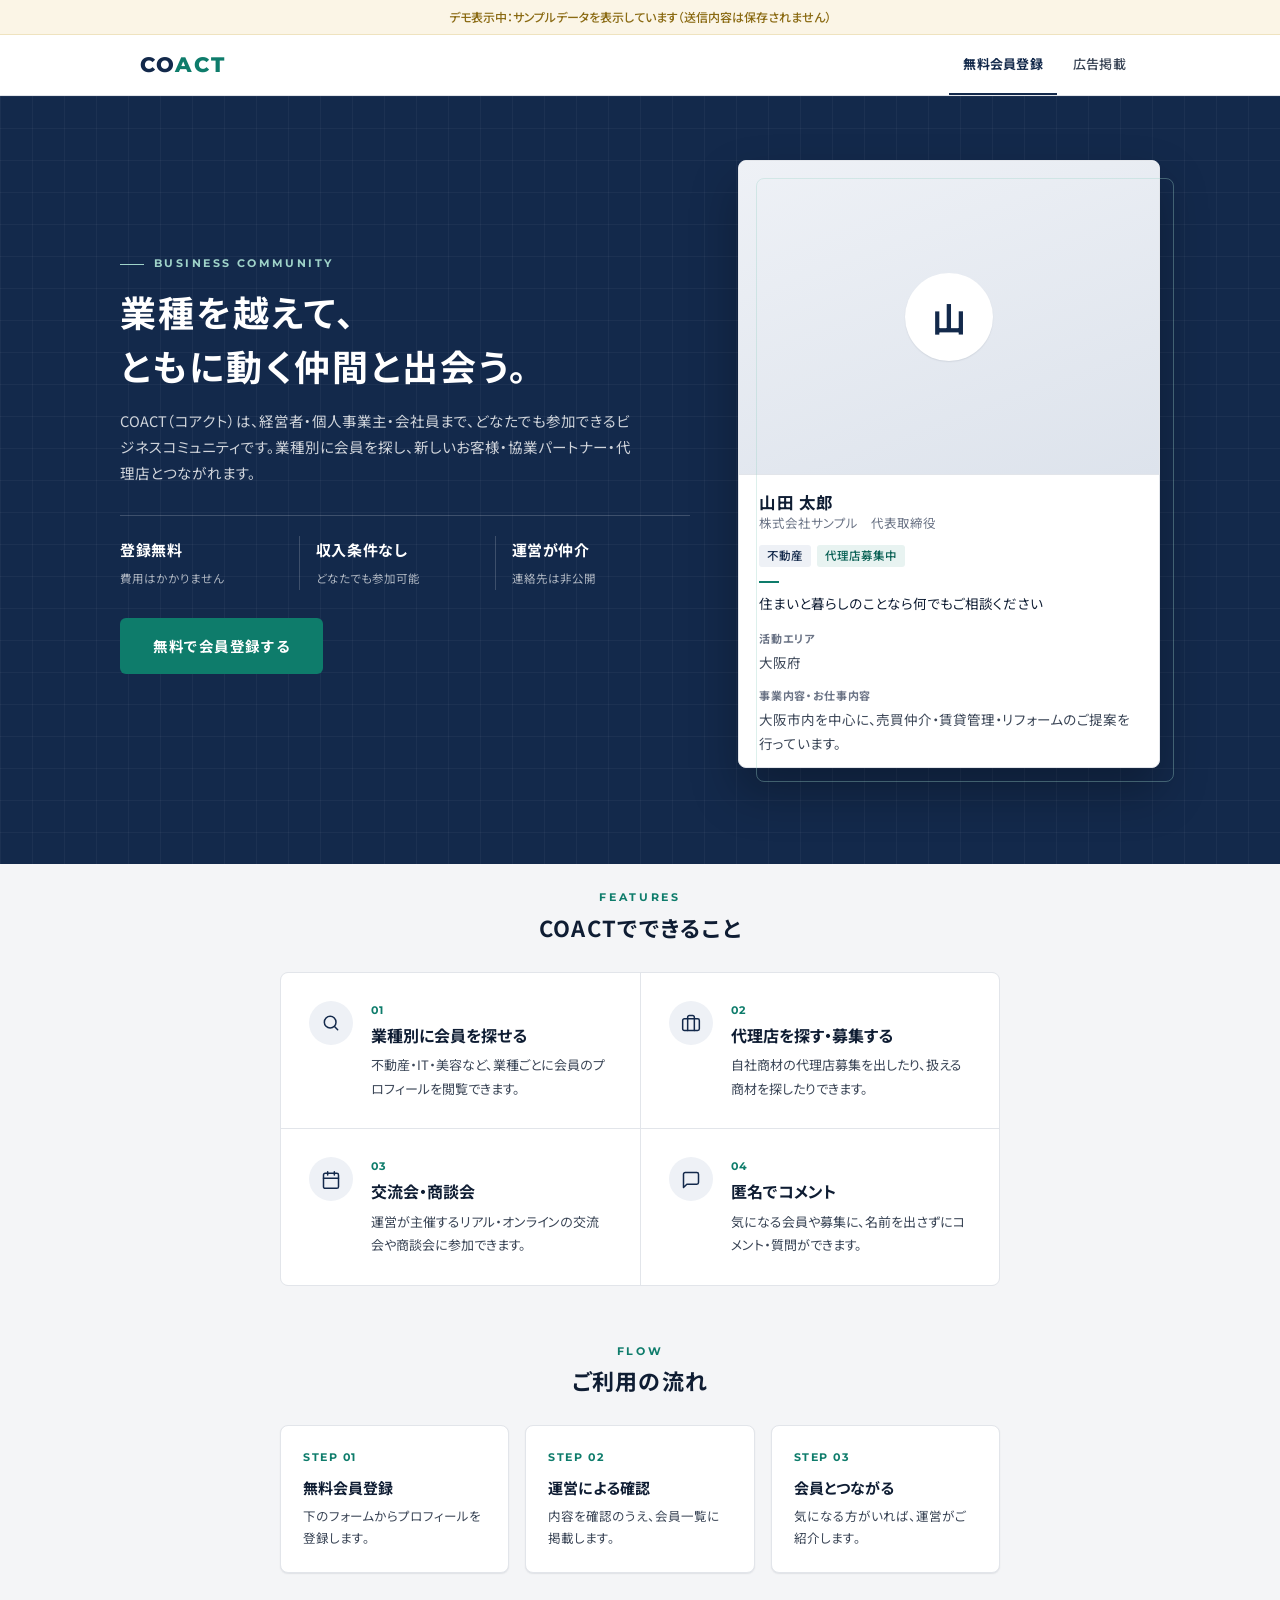
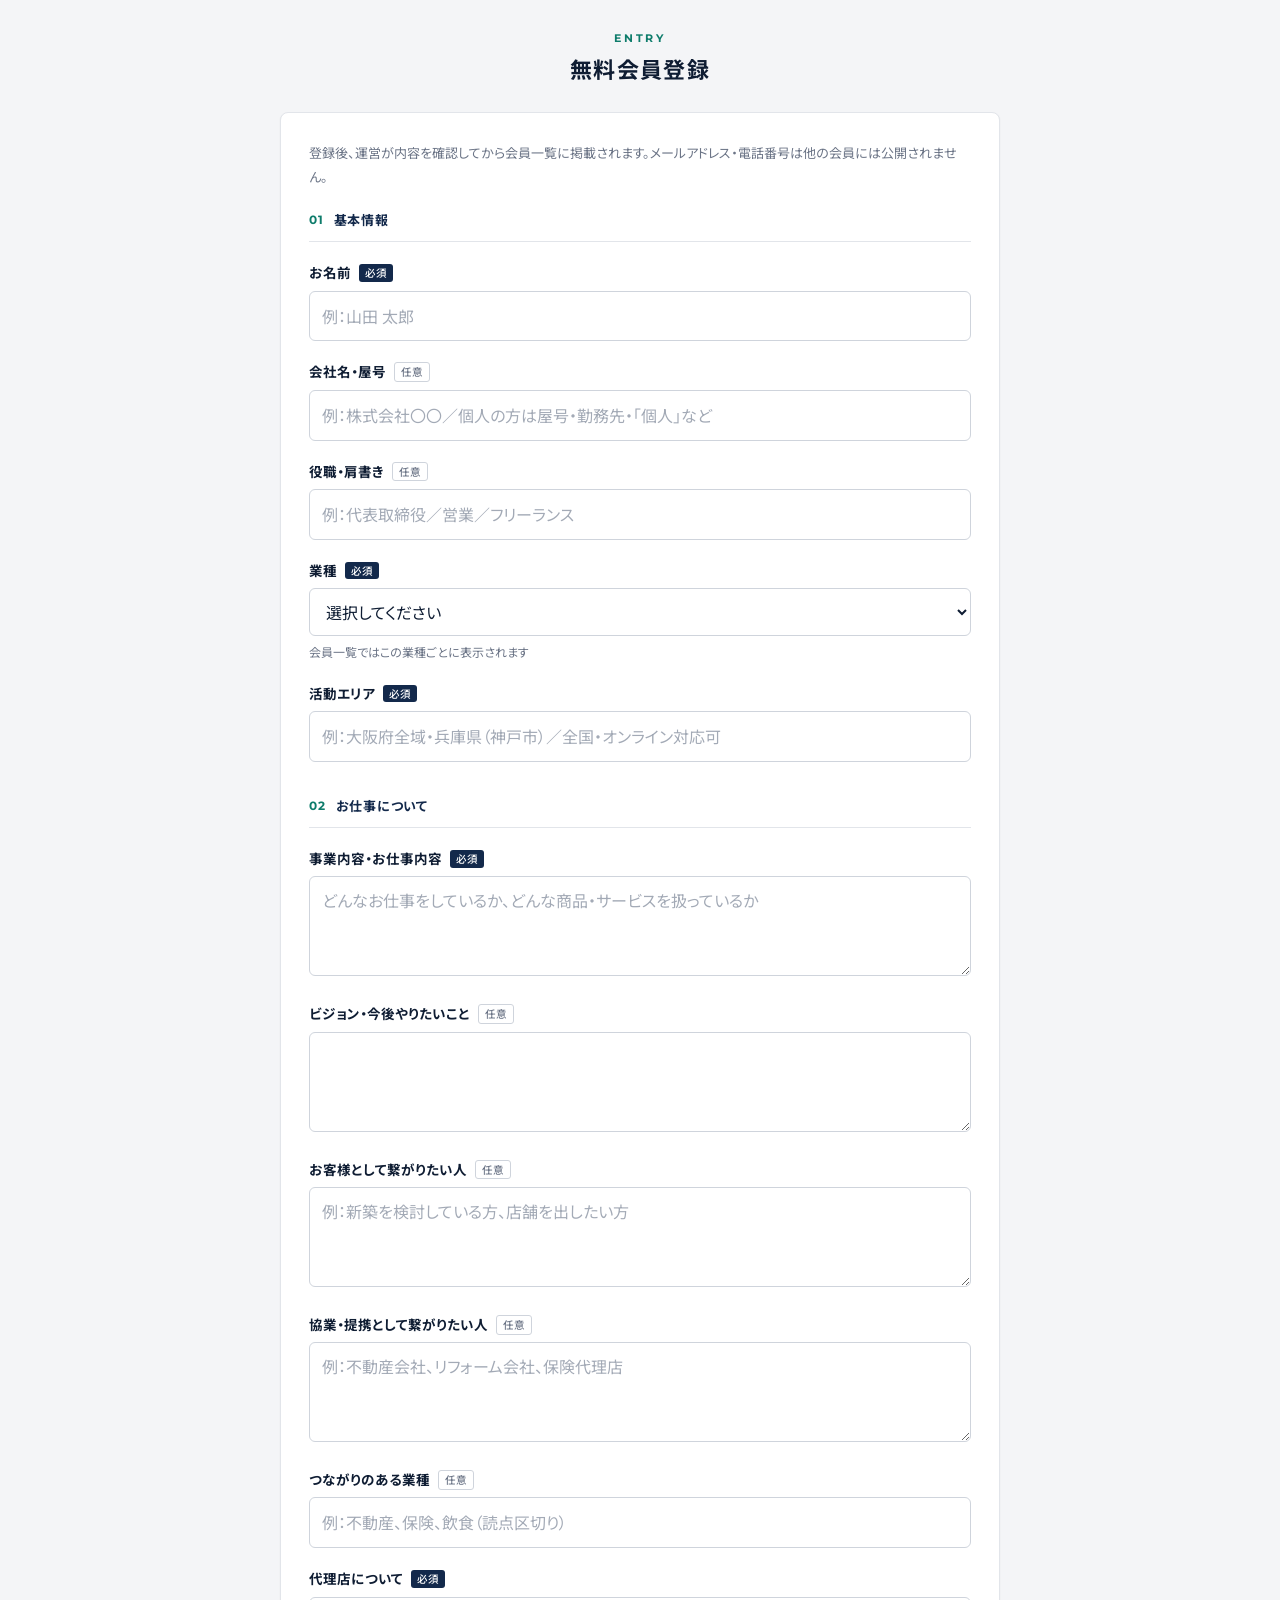
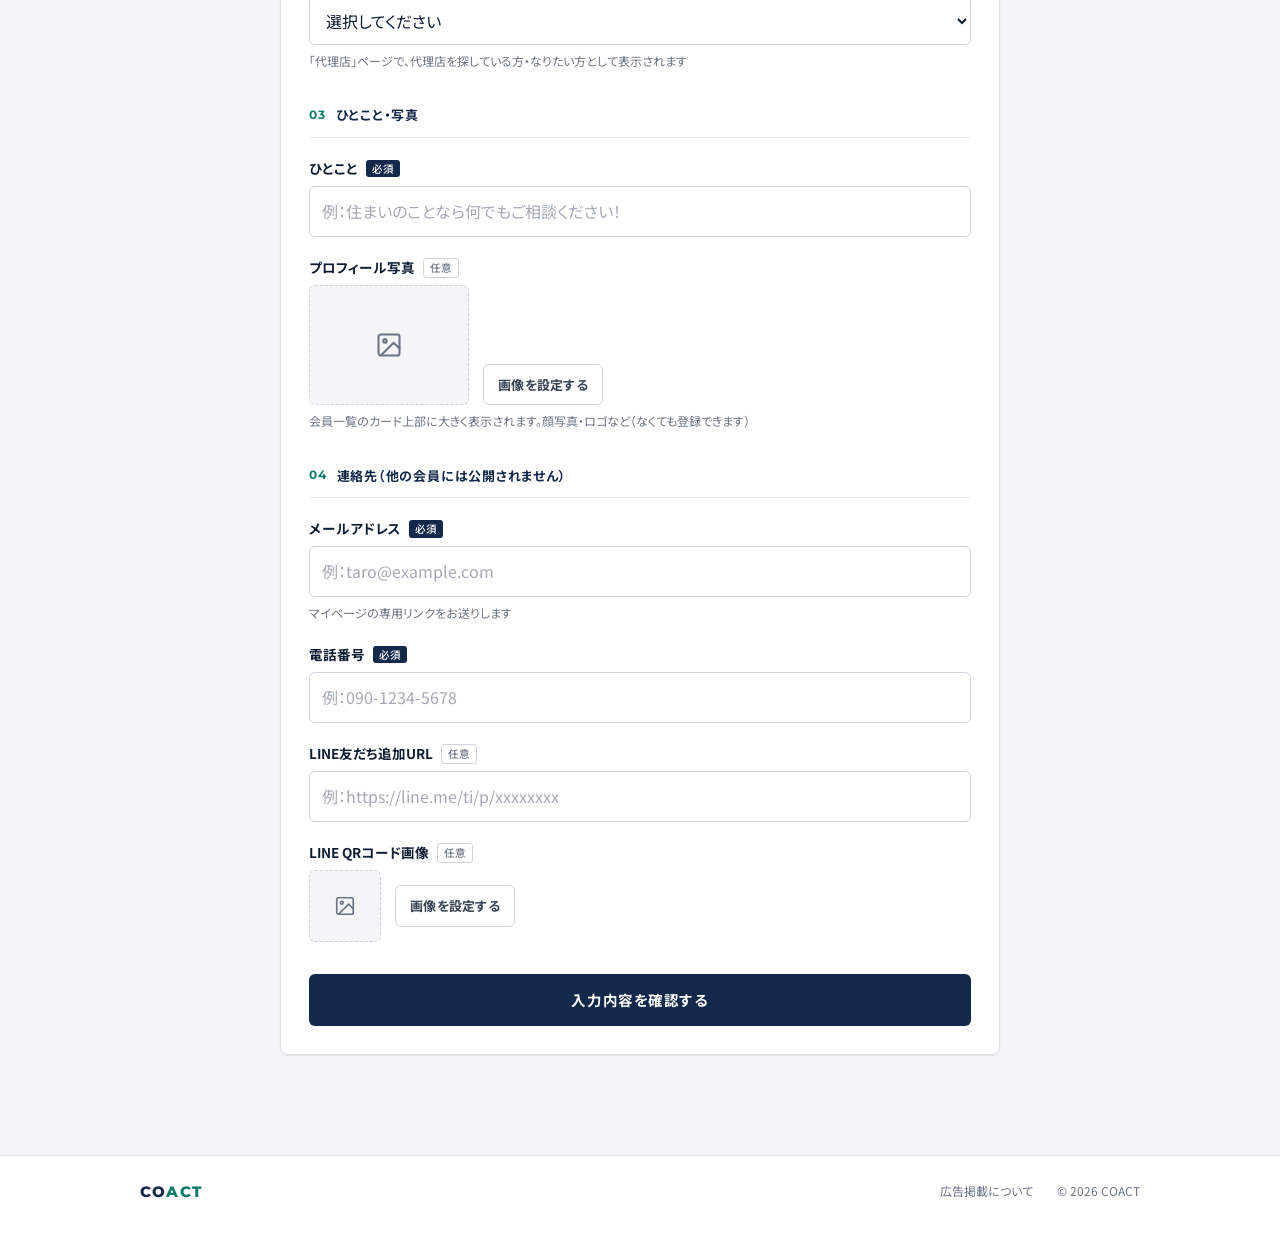
==== index.html @ f1062503 "Initial commit: COACT member community pages Co-Authored-By: Claude Opus 5.5 <noreply@anthropic.com>" ====
<!DOCTYPE html>
<html lang="ja">
<head>
<meta charset="UTF-8">
<meta name="viewport" content="width=device-width, initial-scale=1.0">
<title>COACT | 業種を越えて、ともに動くビジネスコミュニティ</title>
<link rel="preconnect" href="https://fonts.googleapis.com">
<link href="https://fonts.googleapis.com/css2?family=Noto+Sans+JP:wght@400;500;700;900&family=Montserrat:wght@600;700;800&display=swap" rel="stylesheet">
<link rel="stylesheet" href="common.css">
<style>
  .lp-hero { padding: 64px 20px 96px; }
  .lp-hero .page-hero__inner { display: grid; grid-template-columns: 1.15fr .85fr; gap: 48px; align-items: center; }
  .lp-hero__title { font-size: 36px; font-weight: 700; line-height: 1.5; letter-spacing: .06em; margin-bottom: 16px; }
  .lp-hero__lead { font-size: 14.5px; color: rgba(255,255,255,.8); margin-bottom: 28px; max-width: 520px; }
  .lp-hero__facts { display: flex; border-top: 1px solid rgba(255,255,255,.18); padding-top: 20px; margin-bottom: 28px; }
  .lp-hero__fact { flex: 1; padding-right: 16px; }
  .lp-hero__fact + .lp-hero__fact { border-left: 1px solid rgba(255,255,255,.18); padding-left: 16px; }
  .lp-hero__fact b { display: block; font-size: 15px; letter-spacing: .04em; }
  .lp-hero__fact span { font-size: 11.5px; color: rgba(255,255,255,.65); }
  .lp-hero .btn--accent { padding: 14px 32px; }
  .lp-hero__card { position: relative; }
  .lp-hero__card .mcard { box-shadow: 0 24px 48px rgba(0,0,0,.28); color: var(--ink-soft); }
  .lp-hero__card::before { content: ""; position: absolute; inset: 18px -14px -14px 18px; border: 1px solid rgba(159,211,201,.35); border-radius: var(--radius); }
  @media (max-width: 820px) {
    .lp-hero { padding: 40px 16px 72px; }
    .lp-hero .page-hero__inner { grid-template-columns: 1fr; gap: 36px; }
    .lp-hero__title { font-size: 26px; }
    .lp-hero__card { max-width: 380px; }
  }

  .section-head { text-align: center; margin: 56px 0 24px; }
  .section-head__en { font-family: "Montserrat", sans-serif; font-size: 11px; font-weight: 700; letter-spacing: .24em; color: var(--accent); }
  .section-head__ja { font-size: 22px; font-weight: 700; color: var(--ink); letter-spacing: .06em; }

  .features { display: grid; grid-template-columns: repeat(2, 1fr); gap: 1px; background: var(--line); border: 1px solid var(--line); border-radius: var(--radius); overflow: hidden; }
  .feature { background: var(--surface); padding: 28px; display: flex; gap: 18px; }
  .feature__icon { width: 44px; height: 44px; border-radius: 50%; background: var(--primary-soft); color: var(--primary); display: flex; align-items: center; justify-content: center; font-size: 20px; flex-shrink: 0; }
  .feature__num { font-family: "Montserrat", sans-serif; font-size: 11px; font-weight: 700; color: var(--accent); letter-spacing: .12em; }
  .feature__title { font-size: 16px; font-weight: 700; color: var(--ink); margin-bottom: 4px; }
  .feature__text { font-size: 13px; }
  @media (max-width: 680px) { .features { grid-template-columns: 1fr; } .feature { padding: 22px 18px; } }

  .flow { display: grid; grid-template-columns: repeat(3, 1fr); gap: 16px; counter-reset: flow; }
  .flow__item { background: var(--surface); border: 1px solid var(--line); border-radius: var(--radius); padding: 22px; counter-increment: flow; box-shadow: var(--shadow); }
  .flow__item::before { content: "STEP " counter(flow, decimal-leading-zero); display: block; font-family: "Montserrat", sans-serif; font-size: 11px; font-weight: 700; letter-spacing: .14em; color: var(--accent); margin-bottom: 6px; }
  .flow__title { font-size: 15px; font-weight: 700; color: var(--ink); margin-bottom: 4px; }
  .flow__text { font-size: 12.5px; }
  @media (max-width: 680px) { .flow { grid-template-columns: 1fr; } }

  #register { scroll-margin-top: 80px; }
  .preview-wrap { max-width: 380px; margin: 0 auto 24px; }
  .thanks-steps { text-align: left; max-width: 420px; margin: 20px auto 0; }
</style>
</head>
<body>

<section class="page-hero lp-hero">
  <div class="page-hero__inner">
    <div>
      <div class="page-hero__kicker">BUSINESS COMMUNITY</div>
      <h1 class="lp-hero__title">業種を越えて、<br>ともに動く仲間と出会う。</h1>
      <p class="lp-hero__lead">COACT（コアクト）は、経営者・個人事業主・会社員まで、どなたでも参加できるビジネスコミュニティです。業種別に会員を探し、新しいお客様・協業パートナー・代理店とつながれます。</p>
      <div class="lp-hero__facts">
        <div class="lp-hero__fact"><b>登録無料</b><span>費用はかかりません</span></div>
        <div class="lp-hero__fact"><b>収入条件なし</b><span>どなたでも参加可能</span></div>
        <div class="lp-hero__fact"><b>運営が仲介</b><span>連絡先は非公開</span></div>
      </div>
      <a href="#register" class="btn btn--accent">無料で会員登録する</a>
    </div>
    <div class="lp-hero__card" id="hero-card"></div>
  </div>
</section>

<div class="container container--narrow">

  <!-- 入力画面 -->
  <div class="screen active" id="screen-form">
    <div class="section-head"><div class="section-head__en">FEATURES</div><div class="section-head__ja">COACTでできること</div></div>
    <div class="features">
      <div class="feature"><div class="feature__icon"><span data-icon="search"></span></div><div><div class="feature__num">01</div><div class="feature__title">業種別に会員を探せる</div><div class="feature__text">不動産・IT・美容など、業種ごとに会員のプロフィールを閲覧できます。</div></div></div>
      <div class="feature"><div class="feature__icon"><span data-icon="briefcase"></span></div><div><div class="feature__num">02</div><div class="feature__title">代理店を探す・募集する</div><div class="feature__text">自社商材の代理店募集を出したり、扱える商材を探したりできます。</div></div></div>
      <div class="feature"><div class="feature__icon"><span data-icon="calendar"></span></div><div><div class="feature__num">03</div><div class="feature__title">交流会・商談会</div><div class="feature__text">運営が主催するリアル・オンラインの交流会や商談会に参加できます。</div></div></div>
      <div class="feature"><div class="feature__icon"><span data-icon="chat"></span></div><div><div class="feature__num">04</div><div class="feature__title">匿名でコメント</div><div class="feature__text">気になる会員や募集に、名前を出さずにコメント・質問ができます。</div></div></div>
    </div>

    <div class="section-head"><div class="section-head__en">FLOW</div><div class="section-head__ja">ご利用の流れ</div></div>
    <div class="flow">
      <div class="flow__item"><div class="flow__title">無料会員登録</div><div class="flow__text">下のフォームからプロフィールを登録します。</div></div>
      <div class="flow__item"><div class="flow__title">運営による確認</div><div class="flow__text">内容を確認のうえ、会員一覧に掲載します。</div></div>
      <div class="flow__item"><div class="flow__title">会員とつながる</div><div class="flow__text">気になる方がいれば、運営がご紹介します。</div></div>
    </div>

    <div class="section-head" id="register"><div class="section-head__en">ENTRY</div><div class="section-head__ja">無料会員登録</div></div>
    <div class="panel">
      <div class="panel__lead">登録後、運営が内容を確認してから会員一覧に掲載されます。メールアドレス・電話番号は他の会員には公開されません。</div>
      <form id="profile-form" novalidate>
        <div id="fields"></div>
        <button type="submit" class="btn btn--primary btn--block">入力内容を確認する</button>
      </form>
    </div>
  </div>

  <!-- 確認画面 -->
  <div class="screen" id="screen-preview">
    <div class="section-head"><div class="section-head__en">CONFIRM</div><div class="section-head__ja">登録内容の確認</div></div>
    <div class="panel">
      <div class="panel__lead" style="text-align:center">他の会員からは、以下のように表示されます（連絡先は表示されません）。</div>
      <div class="preview-wrap" id="preview-card"></div>
      <div class="btn-row">
        <button type="button" class="btn btn--ghost" id="back-btn">修正する</button>
        <button type="button" class="btn btn--primary" id="submit-btn">この内容で登録する</button>
      </div>
    </div>
  </div>

  <!-- 完了画面 -->
  <div class="screen" id="screen-thanks">
    <div class="section-head"><div class="section-head__en">COMPLETE</div><div class="section-head__ja">ご登録ありがとうございます</div></div>
    <div class="state-card">
      <div class="state-card__icon state-card__icon--done"><span data-icon="mail"></span></div>
      <div class="state-card__title">マイページのご案内をメールでお送りしました</div>
      <div class="state-card__body">
        <ol class="steps thanks-steps">
          <li>運営が内容を確認します（承認後に会員一覧へ掲載）</li>
          <li>メールに記載のリンクからマイページを開きます</li>
          <li>会員検索・代理店・交流会の各ページがご利用いただけます</li>
        </ol>
        <p class="note">メールが届かない場合は、迷惑メールフォルダもご確認ください。</p>
      </div>
    </div>
  </div>

</div>

<script src="common.js"></script>
<script>
renderHeader("register");
const fields = document.getElementById("fields");
renderProfileForm(fields);

document.getElementById("hero-card").innerHTML = renderMemberCard({
  name: "山田 太郎", company: "株式会社サンプル", title: "代表取締役", industry: "不動産", area: "大阪府",
  agencyStance: "代理店を募集している", tagline: "住まいと暮らしのことなら何でもご相談ください",
  business: "大阪市内を中心に、売買仲介・賃貸管理・リフォームのご提案を行っています。",
}, { preview: true });

document.getElementById("profile-form").addEventListener("submit", ev => {
  ev.preventDefault();
  if (!ev.target.checkValidity()) { ev.target.reportValidity(); return; }
  document.getElementById("preview-card").innerHTML = renderMemberCard(formToCardData(fields), { open: true, preview: true });
  showOnly("screen-preview");
});

document.getElementById("back-btn").addEventListener("click", () => showOnly("screen-form"));

document.getElementById("submit-btn").addEventListener("click", async () => {
  const btn = document.getElementById("submit-btn");
  btn.disabled = true;
  try {
    await apiPost("register", collectProfileForm(fields));
  } catch (e) {
    // no-cors のため失敗を検知できないケースが多い。完了画面は表示する
  }
  btn.disabled = false;
  showOnly("screen-thanks");
});
</script>
</body>
</html>
---- common.css ----
/* COACT 共通スタイル（全ページ共通） */
* { margin: 0; padding: 0; box-sizing: border-box; }
:root {
  --bg: #f4f5f7;
  --surface: #ffffff;
  --ink: #0f1d33;
  --ink-soft: #3a4556;
  --muted: #6b7486;
  --line: #e2e5ea;
  --line-strong: #cfd4dc;
  --primary: #13294b;
  --primary-deep: #0a1a33;
  --primary-soft: #eef1f6;
  --accent: #0e7c6b;
  --accent-deep: #0a6155;
  --accent-soft: #e8f3f1;
  --warn-soft: #fbf5e6;
  --warn: #8a6a12;
  --danger: #b3261e;
  --radius: 8px;
  --radius-sm: 6px;
  --shadow: 0 1px 2px rgba(15,29,51,.06), 0 1px 1px rgba(15,29,51,.03);
}
html { -webkit-text-size-adjust: 100%; }
body {
  font-family: "Noto Sans JP", sans-serif;
  background: var(--bg);
  color: var(--ink-soft);
  line-height: 1.8;
  font-size: 15px;
  -webkit-font-smoothing: antialiased;
  font-feature-settings: "palt";
}
a { color: var(--accent-deep); }
img { max-width: 100%; display: block; }
[hidden] { display: none !important; }
.icon { width: 1em; height: 1em; flex-shrink: 0; vertical-align: -0.125em; }

/* ---- ヘッダー ---- */
.header { background: var(--surface); border-bottom: 1px solid var(--line); position: sticky; top: 0; z-index: 20; }
.header__inner { max-width: 1040px; margin: 0 auto; padding: 0 20px; height: 60px; display: flex; align-items: center; gap: 24px; }
.logo { font-family: "Montserrat", sans-serif; font-weight: 800; font-size: 21px; letter-spacing: .08em; text-decoration: none; color: var(--primary); line-height: 1; }
.logo span { color: var(--accent); }
.nav { display: flex; gap: 2px; overflow-x: auto; margin-left: auto; height: 100%; scrollbar-width: none; }
.nav::-webkit-scrollbar { display: none; }
.nav a { display: flex; align-items: center; white-space: nowrap; font-size: 13px; font-weight: 500; color: var(--ink-soft); text-decoration: none; padding: 0 14px; border-bottom: 2px solid transparent; letter-spacing: .02em; }
.nav a:hover { color: var(--primary); }
.nav a.active { color: var(--primary); font-weight: 700; border-bottom-color: var(--primary); }
@media (max-width: 680px) {
  .header__inner { flex-wrap: wrap; height: auto; padding: 12px 16px 0; gap: 4px; }
  .nav { margin-left: -14px; width: calc(100% + 28px); height: 40px; }
}

.demo-banner { background: var(--warn-soft); color: var(--warn); font-size: 12px; font-weight: 500; text-align: center; padding: 6px 16px; border-bottom: 1px solid #efe3bf; }

/* ---- ページタイトル ---- */
.page-hero {
  background-color: var(--primary);
  background-image:
    linear-gradient(rgba(255,255,255,.04) 1px, transparent 1px),
    linear-gradient(90deg, rgba(255,255,255,.04) 1px, transparent 1px);
  background-size: 32px 32px;
  color: #fff;
  padding: 40px 20px 64px;
}
.page-hero__inner { max-width: 1040px; margin: 0 auto; }
.page-hero__kicker { display: flex; align-items: center; gap: 10px; font-family: "Montserrat", sans-serif; font-size: 11px; font-weight: 700; letter-spacing: .22em; color: #9fd3c9; margin-bottom: 10px; }
.page-hero__kicker::before { content: ""; width: 24px; height: 1px; background: currentColor; }
.page-hero__title { font-size: 26px; font-weight: 700; line-height: 1.45; letter-spacing: .04em; margin-bottom: 8px; }
.page-hero__lead { font-size: 13.5px; color: rgba(255,255,255,.78); max-width: 640px; }

.container { max-width: 1040px; margin: -32px auto 0; padding: 0 20px 80px; position: relative; }
.container--narrow { max-width: 760px; }
@media (max-width: 680px) { .container { padding: 0 16px 64px; } .page-hero { padding: 32px 16px 56px; } .page-hero__title { font-size: 22px; } }

.screen { display: none; }
.screen.active { display: block; }

/* ---- カード・パネル ---- */
.panel { background: var(--surface); border: 1px solid var(--line); border-radius: var(--radius); padding: 28px; box-shadow: var(--shadow); margin-bottom: 20px; }
@media (max-width: 680px) { .panel { padding: 22px 18px; } }
.panel__title { font-size: 17px; font-weight: 700; color: var(--ink); margin-bottom: 4px; letter-spacing: .03em; }
.panel__lead { font-size: 13px; color: var(--muted); margin-bottom: 20px; }

.state-card { background: var(--surface); border: 1px solid var(--line); border-radius: var(--radius); padding: 48px 24px; text-align: center; box-shadow: var(--shadow); }
.state-card__icon { width: 44px; height: 44px; margin: 0 auto 14px; border-radius: 50%; background: var(--primary-soft); color: var(--primary); display: flex; align-items: center; justify-content: center; font-size: 20px; }
.state-card__icon--done { background: var(--accent-soft); color: var(--accent); }
.state-card__title { font-size: 17px; font-weight: 700; color: var(--ink); margin-bottom: 6px; }
.state-card__body { font-size: 13.5px; }
.spinner { width: 28px; height: 28px; margin: 0 auto 14px; border: 2.5px solid var(--line); border-top-color: var(--primary); border-radius: 50%; animation: spin .8s linear infinite; }
@keyframes spin { to { transform: rotate(360deg); } }

/* ---- フォーム ---- */
.form-section { margin-bottom: 32px; }
.form-section__title { display: flex; align-items: center; gap: 10px; font-size: 13px; font-weight: 700; color: var(--primary); letter-spacing: .06em; padding-bottom: 10px; border-bottom: 1px solid var(--line); margin-bottom: 18px; }
.form-section__num { font-family: "Montserrat", sans-serif; font-size: 12px; color: var(--accent); }
.field { margin-bottom: 18px; }
.field-label { display: block; font-size: 13.5px; font-weight: 700; color: var(--ink); margin-bottom: 6px; }
.req, .opt { display: inline-block; font-size: 10.5px; font-weight: 500; border-radius: 3px; padding: 0 6px; margin-left: 8px; vertical-align: 1px; line-height: 1.7; }
.req { background: var(--primary); color: #fff; }
.opt { border: 1px solid var(--line-strong); color: var(--muted); }
.field-help { font-size: 12px; color: var(--muted); margin-top: 5px; }
input[type=text], input[type=email], input[type=tel], input[type=url], input[type=password], input[type=number], select, textarea {
  width: 100%; font: inherit; font-size: 16px; color: var(--ink);
  background: var(--surface); border: 1px solid var(--line-strong); border-radius: var(--radius-sm); padding: 10px 12px;
}
textarea { min-height: 100px; resize: vertical; line-height: 1.7; }
input::placeholder, textarea::placeholder { color: #a3aab6; }
input:focus, select:focus, textarea:focus { outline: none; border-color: var(--primary); box-shadow: 0 0 0 3px rgba(19,41,75,.12); }

.image-field { display: flex; align-items: center; gap: 14px; }
.image-field__preview { width: 72px; height: 72px; border-radius: var(--radius-sm); background: var(--bg); border: 1px dashed var(--line-strong); display: flex; align-items: center; justify-content: center; overflow: hidden; color: var(--muted); font-size: 22px; flex-shrink: 0; }
.image-field__preview img { width: 100%; height: 100%; object-fit: cover; }
.image-field__actions { display: flex; gap: 8px; flex-wrap: wrap; }
.image-field--large { align-items: flex-end; }
.image-field--large .image-field__preview { width: 160px; height: 120px; font-size: 28px; }
@media (max-width: 480px) { .image-field--large { flex-direction: column; align-items: flex-start; } .image-field--large .image-field__preview { width: 100%; height: auto; aspect-ratio: 4 / 3; } }

/* ---- ボタン ---- */
.btn { display: inline-flex; align-items: center; justify-content: center; gap: 8px; font: inherit; font-size: 14.5px; font-weight: 700; letter-spacing: .04em; border: 1px solid transparent; border-radius: var(--radius-sm); padding: 12px 24px; cursor: pointer; text-decoration: none; transition: background .15s, border-color .15s, color .15s; }
.btn:disabled { opacity: .5; cursor: default; }
.btn--primary { background: var(--primary); color: #fff; }
.btn--primary:hover { background: var(--primary-deep); }
.btn--accent { background: var(--accent); color: #fff; }
.btn--accent:hover { background: var(--accent-deep); }
.btn--ghost { background: var(--surface); color: var(--ink-soft); border-color: var(--line-strong); }
.btn--ghost:hover { border-color: var(--primary); color: var(--primary); }
.btn--small { font-size: 13px; padding: 8px 14px; letter-spacing: .02em; }
.btn--block { width: 100%; }
.btn-row { display: flex; gap: 10px; flex-wrap: wrap; }
.btn-row .btn { flex: 1; min-width: 140px; }

/* ---- タブ・絞り込み ---- */
.chips { display: flex; gap: 6px; overflow-x: auto; padding-bottom: 4px; margin-bottom: 16px; scrollbar-width: thin; }
.chip { white-space: nowrap; font: inherit; font-size: 13px; font-weight: 500; color: var(--ink-soft); background: var(--surface); border: 1px solid var(--line-strong); border-radius: var(--radius-sm); padding: 6px 12px; cursor: pointer; }
.chip:hover { border-color: var(--primary); }
.chip.active { background: var(--primary); border-color: var(--primary); color: #fff; }
.chip__count { font-family: "Montserrat", sans-serif; font-size: 11px; opacity: .65; margin-left: 6px; }
.tabs { display: flex; gap: 0; background: var(--surface); border: 1px solid var(--line); border-radius: var(--radius); margin-bottom: 20px; overflow-x: auto; box-shadow: var(--shadow); }
.tab { flex: 1; white-space: nowrap; font: inherit; font-size: 13.5px; font-weight: 500; color: var(--muted); background: none; border: none; border-bottom: 2px solid transparent; padding: 14px 16px; cursor: pointer; }
.tab:hover { color: var(--primary); }
.tab.active { color: var(--primary); font-weight: 700; border-bottom-color: var(--primary); }

.filters { display: grid; grid-template-columns: 1fr 1.6fr; gap: 10px; margin-bottom: 12px; }
@media (max-width: 680px) { .filters { grid-template-columns: 1fr; } }

/* ---- バッジ ---- */
.badge { display: inline-flex; align-items: center; gap: 4px; font-size: 11.5px; font-weight: 500; border-radius: 3px; padding: 1px 8px; background: var(--primary-soft); color: var(--primary); line-height: 1.7; }
.badge--accent { background: var(--accent-soft); color: var(--accent-deep); }
.badge--gray { background: transparent; color: var(--muted); padding-left: 0; }
.badge--warn { background: var(--warn-soft); color: var(--warn); }
.badge--outline { background: transparent; border: 1px solid var(--line-strong); color: var(--ink-soft); }

/* ---- 会員カード ---- */
.grid { display: grid; grid-template-columns: repeat(auto-fill, minmax(min(300px, 100%), 1fr)); gap: 16px; }
.mcard { min-width: 0; }
.mcard { background: var(--surface); border: 1px solid var(--line); border-radius: var(--radius); overflow: hidden; box-shadow: var(--shadow); display: flex; flex-direction: column; transition: border-color .15s; }
.mcard:hover { border-color: var(--line-strong); }
.mcard__photo { aspect-ratio: 4 / 3; background: linear-gradient(160deg, #eef1f6 0%, #dde3ec 100%); display: flex; align-items: center; justify-content: center; overflow: hidden; border-bottom: 1px solid var(--line); }
.mcard__photo img { width: 100%; height: 100%; object-fit: cover; }
.mcard__initial { width: 88px; height: 88px; border-radius: 50%; background: var(--surface); color: var(--primary); display: flex; align-items: center; justify-content: center; font-size: 34px; font-weight: 700; box-shadow: var(--shadow); }
.mcard__head { padding: 16px 20px 12px; }
.clamp-2, .clamp-3 { display: -webkit-box; -webkit-box-orient: vertical; overflow: hidden; }
.clamp-2 { -webkit-line-clamp: 2; }
.clamp-3 { -webkit-line-clamp: 3; }
.mcard__name { font-size: 16.5px; font-weight: 700; color: var(--ink); line-height: 1.4; letter-spacing: .03em; }
.mcard__org { font-size: 12.5px; color: var(--muted); line-height: 1.5; }
.mcard__tags { display: flex; flex-wrap: wrap; gap: 6px; padding: 0 20px; }
.mcard__tagline { font-size: 13.5px; color: var(--ink); padding: 14px 20px 0; margin: 0; border: none; }
.mcard__tagline::before { content: ""; display: block; width: 20px; height: 2px; background: var(--accent); margin-bottom: 8px; }
.mcard__body { padding: 14px 20px 0; }
.mcard__details { display: none; }
.mcard.open .mcard__details { display: block; }
.mcard.open .mcard__summary { display: none; }
.mcard__details { border-top: 1px solid var(--line); padding-top: 14px; margin-bottom: 4px; }
.mcard__text--empty { color: #a3aab6; }
.mcard__row { margin-bottom: 12px; }
.mcard__label { font-size: 11px; font-weight: 700; color: var(--muted); letter-spacing: .06em; margin-bottom: 1px; }
.mcard__text { font-size: 13.5px; white-space: pre-wrap; word-break: break-word; }
.mcard__foot { margin-top: auto; padding: 14px 20px 18px; display: flex; gap: 8px; flex-wrap: wrap; border-top: 1px solid var(--line); }
.mcard__foot .btn { flex: 1 1 auto; white-space: nowrap; }
.mcard__body + .mcard__foot { margin-top: auto; }
.link-btn { display: inline-flex; align-items: center; gap: 4px; font: inherit; font-size: 12.5px; font-weight: 700; color: var(--primary); background: none; border: none; cursor: pointer; padding: 0 0 12px; }

/* ---- 広告カード ---- */
.adcard { background: var(--surface); border: 1px solid var(--line); border-radius: var(--radius); overflow: hidden; position: relative; display: flex; flex-direction: column; box-shadow: var(--shadow); }
.adcard__badge { position: absolute; top: 12px; right: 12px; font-family: "Montserrat", sans-serif; font-size: 10px; font-weight: 700; letter-spacing: .12em; color: var(--muted); border: 1px solid var(--line-strong); background: var(--surface); border-radius: 3px; padding: 0 6px; }
.adcard__img { width: 100%; aspect-ratio: 16 / 9; object-fit: cover; background: var(--bg); }
.adcard__body { padding: 20px; }
.adcard__advertiser { font-size: 11.5px; font-weight: 500; color: var(--muted); margin-bottom: 4px; }
.adcard__title { font-size: 16px; font-weight: 700; color: var(--ink); margin-bottom: 6px; line-height: 1.55; padding-right: 32px; }
.adcard__text { font-size: 13px; white-space: pre-wrap; margin-bottom: 14px; }
.adbanner { margin-bottom: 20px; }
.adbanner .adcard { flex-direction: row; }
.adbanner .adcard__img { width: 34%; aspect-ratio: auto; }
.adbanner .adcard__body { display: flex; flex-direction: column; justify-content: center; align-items: flex-start; }
@media (max-width: 680px) { .adbanner .adcard { flex-direction: column; } .adbanner .adcard__img { width: 100%; aspect-ratio: 16/9; } }

/* ---- コメント ---- */
.comments { border-top: 1px solid var(--line); background: #fafbfc; padding: 14px 20px 16px; display: none; }
.comments.open { display: block; }
.comment { border-left: 2px solid var(--line-strong); padding: 2px 0 2px 12px; margin-bottom: 12px; }
.comment__meta { font-size: 11px; color: var(--muted); }
.comment__body { font-size: 13.5px; white-space: pre-wrap; word-break: break-word; color: var(--ink); }
.comment--mine { border-left-color: var(--accent); }
.comments__empty { font-size: 12.5px; color: var(--muted); margin-bottom: 10px; }
.comments__form textarea { min-height: 64px; font-size: 14px; }
.comments__form .btn { margin-top: 8px; }
.comments__note { font-size: 11px; color: var(--muted); margin-top: 6px; }

/* ---- モーダル ---- */
.modal { position: fixed; inset: 0; background: rgba(10,26,51,.55); display: none; align-items: center; justify-content: center; padding: 16px; z-index: 50; }
.modal.open { display: flex; }
.modal__box { background: var(--surface); border-radius: var(--radius); padding: 28px 24px; width: 100%; max-width: 480px; max-height: 90vh; overflow-y: auto; box-shadow: 0 20px 48px rgba(10,26,51,.25); }
.modal__title { font-size: 17px; font-weight: 700; color: var(--ink); margin-bottom: 6px; }
.modal__lead { font-size: 13px; color: var(--muted); margin-bottom: 16px; }
.steps { list-style: none; counter-reset: step; margin-bottom: 16px; border: 1px solid var(--line); border-radius: var(--radius-sm); padding: 12px 14px; background: #fafbfc; }
.steps li { counter-increment: step; font-size: 12.5px; display: flex; gap: 10px; }
.steps li + li { margin-top: 4px; }
.steps li::before { content: counter(step); font-family: "Montserrat", sans-serif; font-weight: 700; font-size: 11px; color: #fff; background: var(--primary); width: 18px; height: 18px; border-radius: 50%; display: inline-flex; align-items: center; justify-content: center; flex-shrink: 0; margin-top: 3px; }

.toast { position: fixed; left: 50%; bottom: 24px; transform: translateX(-50%) translateY(20px); background: var(--ink); color: #fff; font-size: 13.5px; font-weight: 500; padding: 12px 20px; border-radius: var(--radius-sm); opacity: 0; transition: all .25s; z-index: 60; pointer-events: none; max-width: calc(100% - 32px); text-align: center; box-shadow: 0 8px 24px rgba(10,26,51,.25); }
.toast.show { opacity: 1; transform: translateX(-50%) translateY(0); }

.footer { border-top: 1px solid var(--line); background: var(--surface); }
.footer__inner { max-width: 1040px; margin: 0 auto; padding: 24px 20px 32px; display: flex; justify-content: space-between; align-items: center; gap: 12px; flex-wrap: wrap; font-size: 12px; color: var(--muted); }
.footer__inner a { color: var(--muted); text-decoration: none; }
.footer__inner a:hover { color: var(--primary); }
.footer .logo { font-size: 15px; }
.note { font-size: 12px; color: var(--muted); }
.empty { text-align: center; color: var(--muted); font-size: 13.5px; padding: 40px 0; background: var(--surface); border: 1px dashed var(--line-strong); border-radius: var(--radius); }
.result-count { font-size: 12.5px; color: var(--muted); }
.result-count b { font-family: "Montserrat", sans-serif; color: var(--ink); font-size: 15px; margin-right: 2px; }
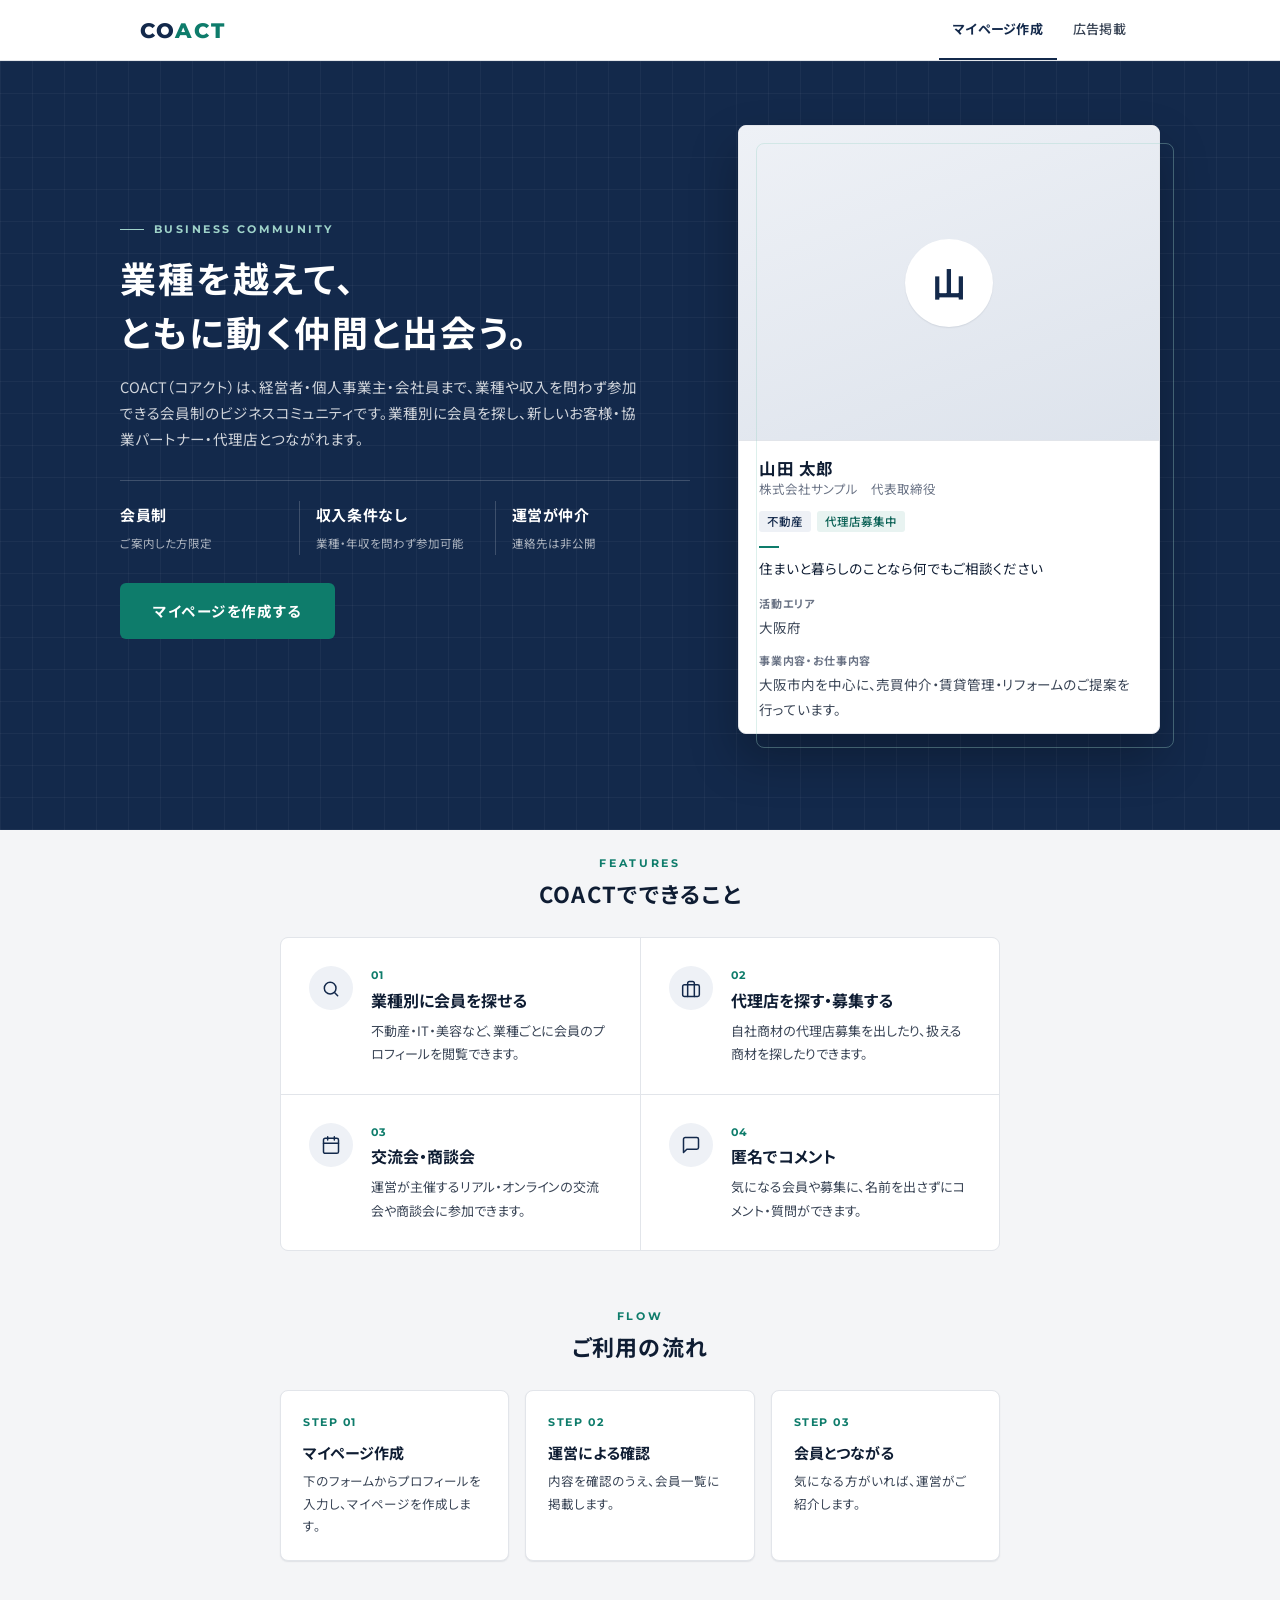
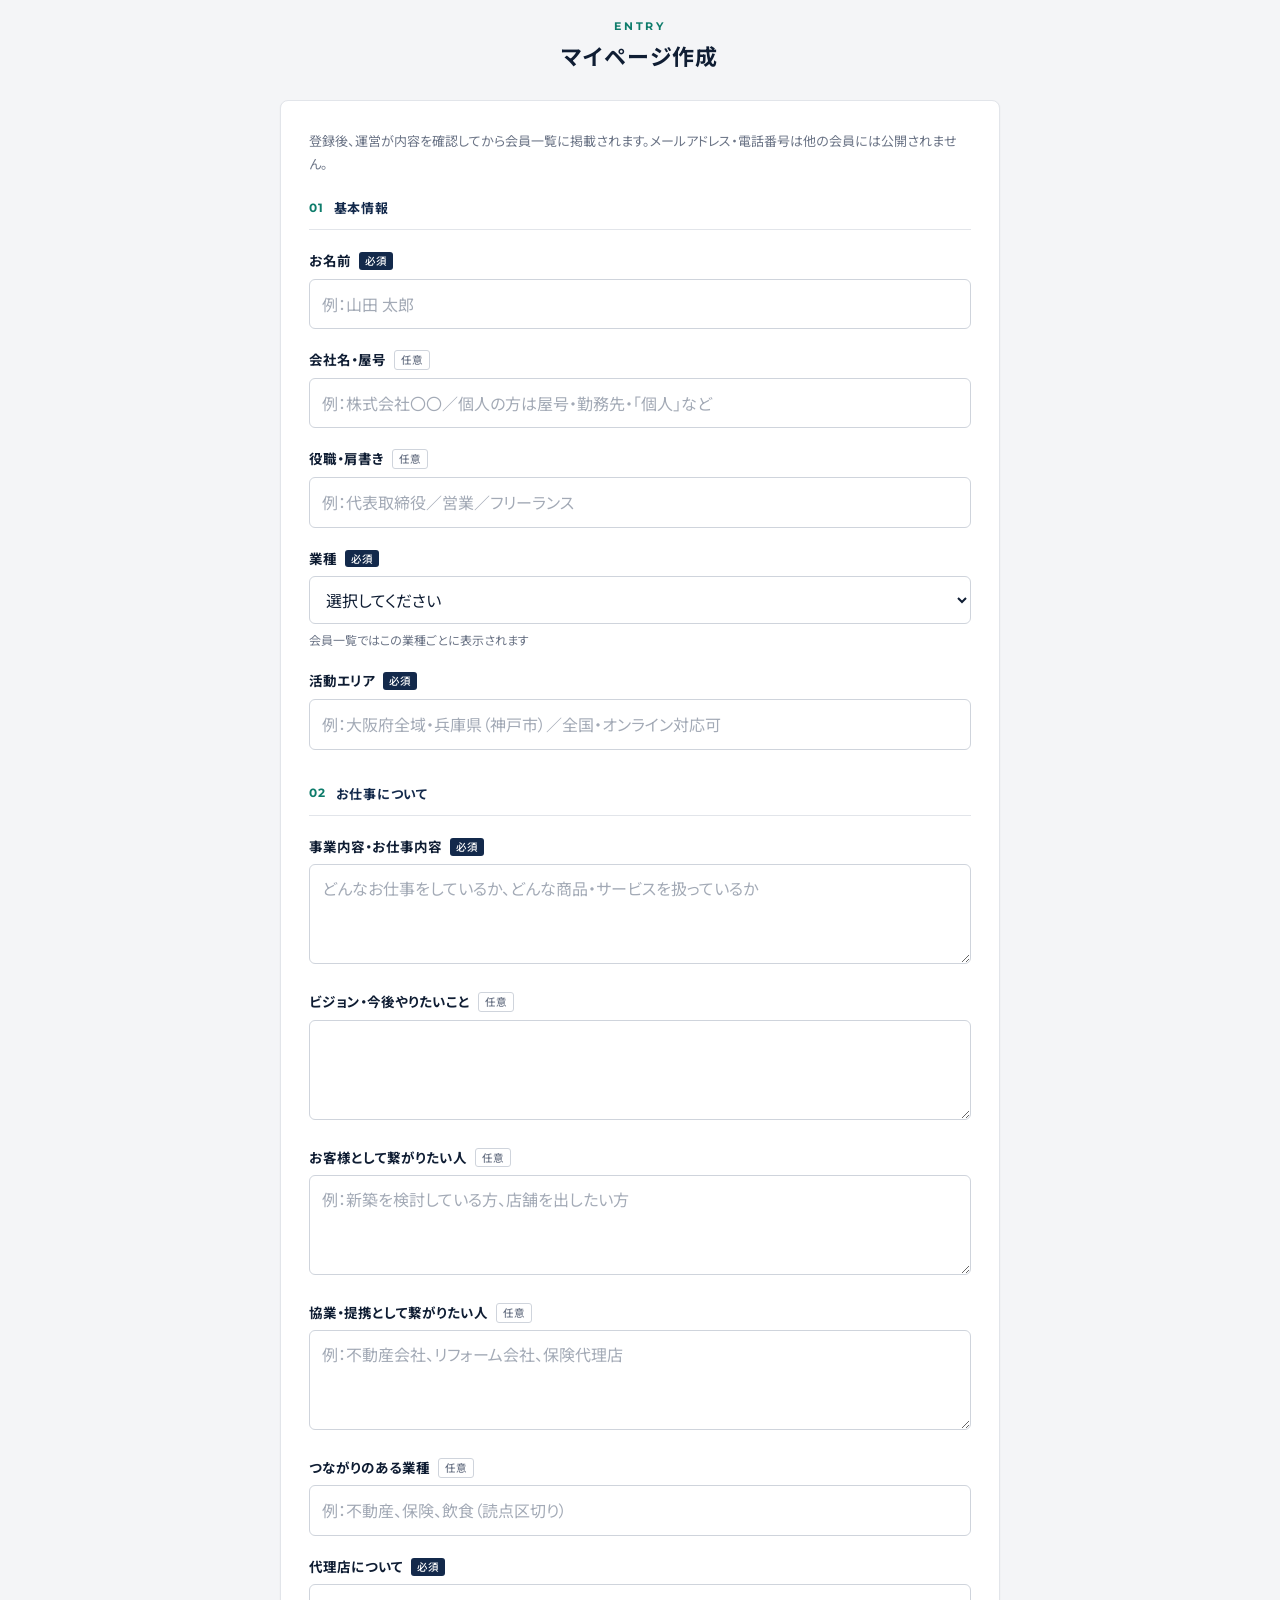
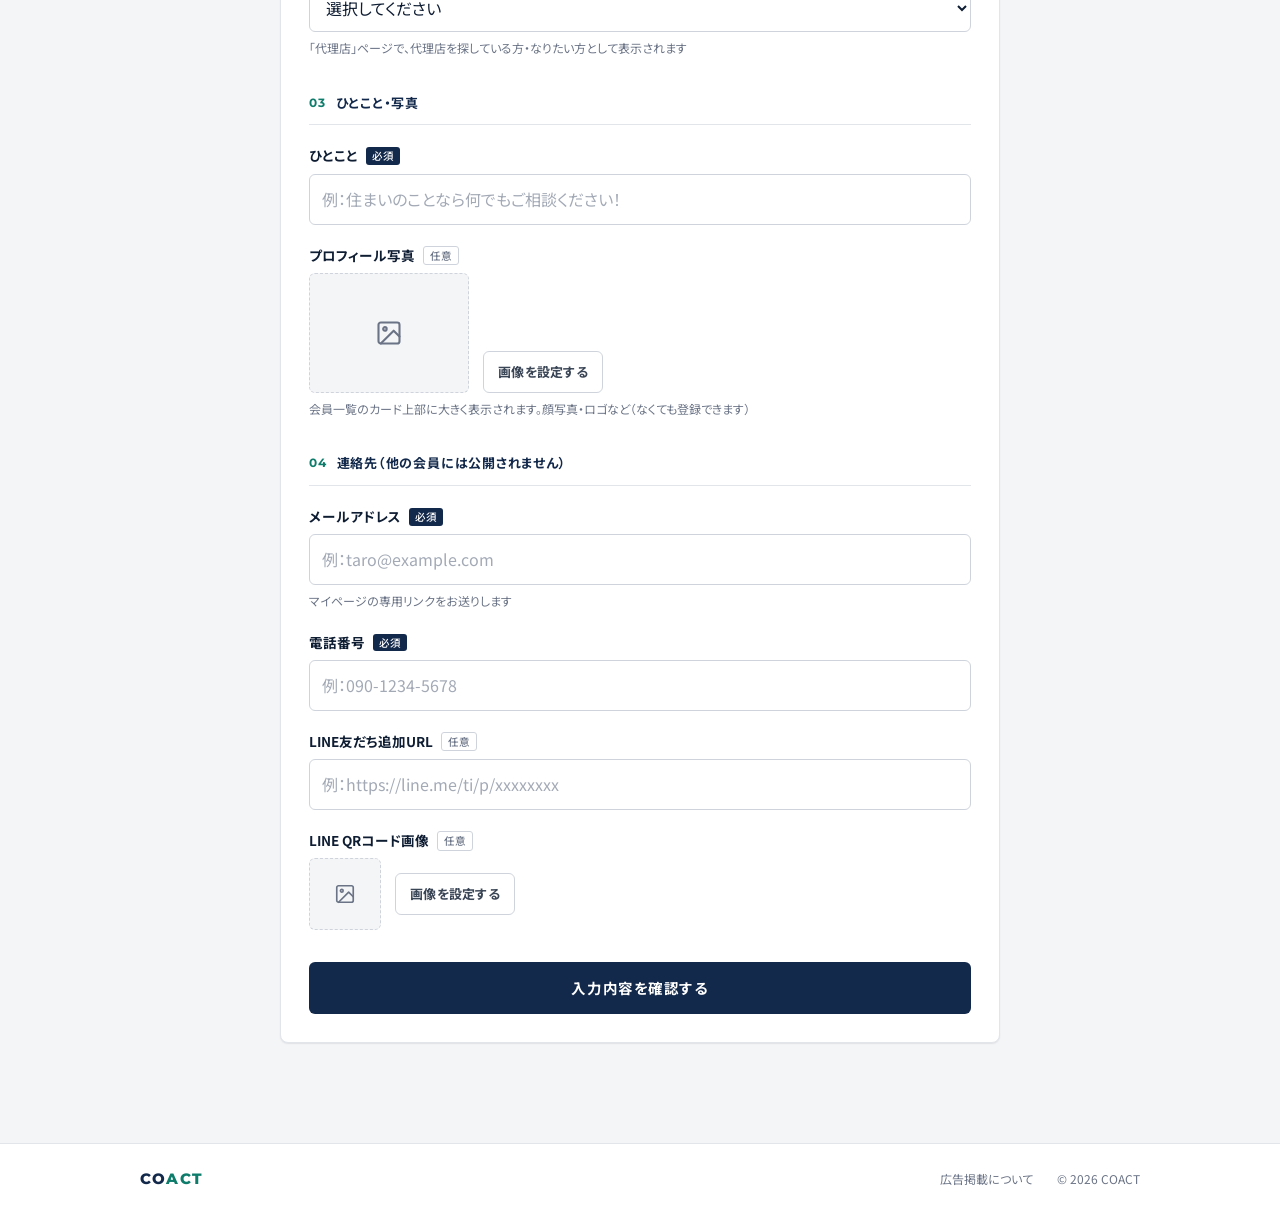
==== commit 30961909: "Replace free-registration wording with マイページ作成 for paid members Co-Authored-By: Claude Opus 5.5 <nor" ====
--- a/index.html
+++ b/index.html
@@ -59,13 +59,13 @@
     <div>
       <div class="page-hero__kicker">BUSINESS COMMUNITY</div>
       <h1 class="lp-hero__title">業種を越えて、<br>ともに動く仲間と出会う。</h1>
-      <p class="lp-hero__lead">COACT（コアクト）は、経営者・個人事業主・会社員まで、どなたでも参加できるビジネスコミュニティです。業種別に会員を探し、新しいお客様・協業パートナー・代理店とつながれます。</p>
+      <p class="lp-hero__lead">COACT（コアクト）は、経営者・個人事業主・会社員まで、業種や収入を問わず参加できる会員制のビジネスコミュニティです。業種別に会員を探し、新しいお客様・協業パートナー・代理店とつながれます。</p>
       <div class="lp-hero__facts">
-        <div class="lp-hero__fact"><b>登録無料</b><span>費用はかかりません</span></div>
-        <div class="lp-hero__fact"><b>収入条件なし</b><span>どなたでも参加可能</span></div>
+        <div class="lp-hero__fact"><b>会員制</b><span>ご案内した方限定</span></div>
+        <div class="lp-hero__fact"><b>収入条件なし</b><span>業種・年収を問わず参加可能</span></div>
         <div class="lp-hero__fact"><b>運営が仲介</b><span>連絡先は非公開</span></div>
       </div>
-      <a href="#register" class="btn btn--accent">無料で会員登録する</a>
+      <a href="#register" class="btn btn--accent">マイページを作成する</a>
     </div>
     <div class="lp-hero__card" id="hero-card"></div>
   </div>
@@ -85,12 +85,12 @@
 
     <div class="section-head"><div class="section-head__en">FLOW</div><div class="section-head__ja">ご利用の流れ</div></div>
     <div class="flow">
-      <div class="flow__item"><div class="flow__title">無料会員登録</div><div class="flow__text">下のフォームからプロフィールを登録します。</div></div>
+      <div class="flow__item"><div class="flow__title">マイページ作成</div><div class="flow__text">下のフォームからプロフィールを入力し、マイページを作成します。</div></div>
       <div class="flow__item"><div class="flow__title">運営による確認</div><div class="flow__text">内容を確認のうえ、会員一覧に掲載します。</div></div>
       <div class="flow__item"><div class="flow__title">会員とつながる</div><div class="flow__text">気になる方がいれば、運営がご紹介します。</div></div>
     </div>
 
-    <div class="section-head" id="register"><div class="section-head__en">ENTRY</div><div class="section-head__ja">無料会員登録</div></div>
+    <div class="section-head" id="register"><div class="section-head__en">ENTRY</div><div class="section-head__ja">マイページ作成</div></div>
     <div class="panel">
       <div class="panel__lead">登録後、運営が内容を確認してから会員一覧に掲載されます。メールアドレス・電話番号は他の会員には公開されません。</div>
       <form id="profile-form" novalidate>
@@ -108,14 +108,14 @@
       <div class="preview-wrap" id="preview-card"></div>
       <div class="btn-row">
         <button type="button" class="btn btn--ghost" id="back-btn">修正する</button>
-        <button type="button" class="btn btn--primary" id="submit-btn">この内容で登録する</button>
+        <button type="button" class="btn btn--primary" id="submit-btn">この内容でマイページを作成する</button>
       </div>
     </div>
   </div>
 
   <!-- 完了画面 -->
   <div class="screen" id="screen-thanks">
-    <div class="section-head"><div class="section-head__en">COMPLETE</div><div class="section-head__ja">ご登録ありがとうございます</div></div>
+    <div class="section-head"><div class="section-head__en">COMPLETE</div><div class="section-head__ja">マイページを作成しました</div></div>
     <div class="state-card">
       <div class="state-card__icon state-card__icon--done"><span data-icon="mail"></span></div>
       <div class="state-card__title">マイページのご案内をメールでお送りしました</div>
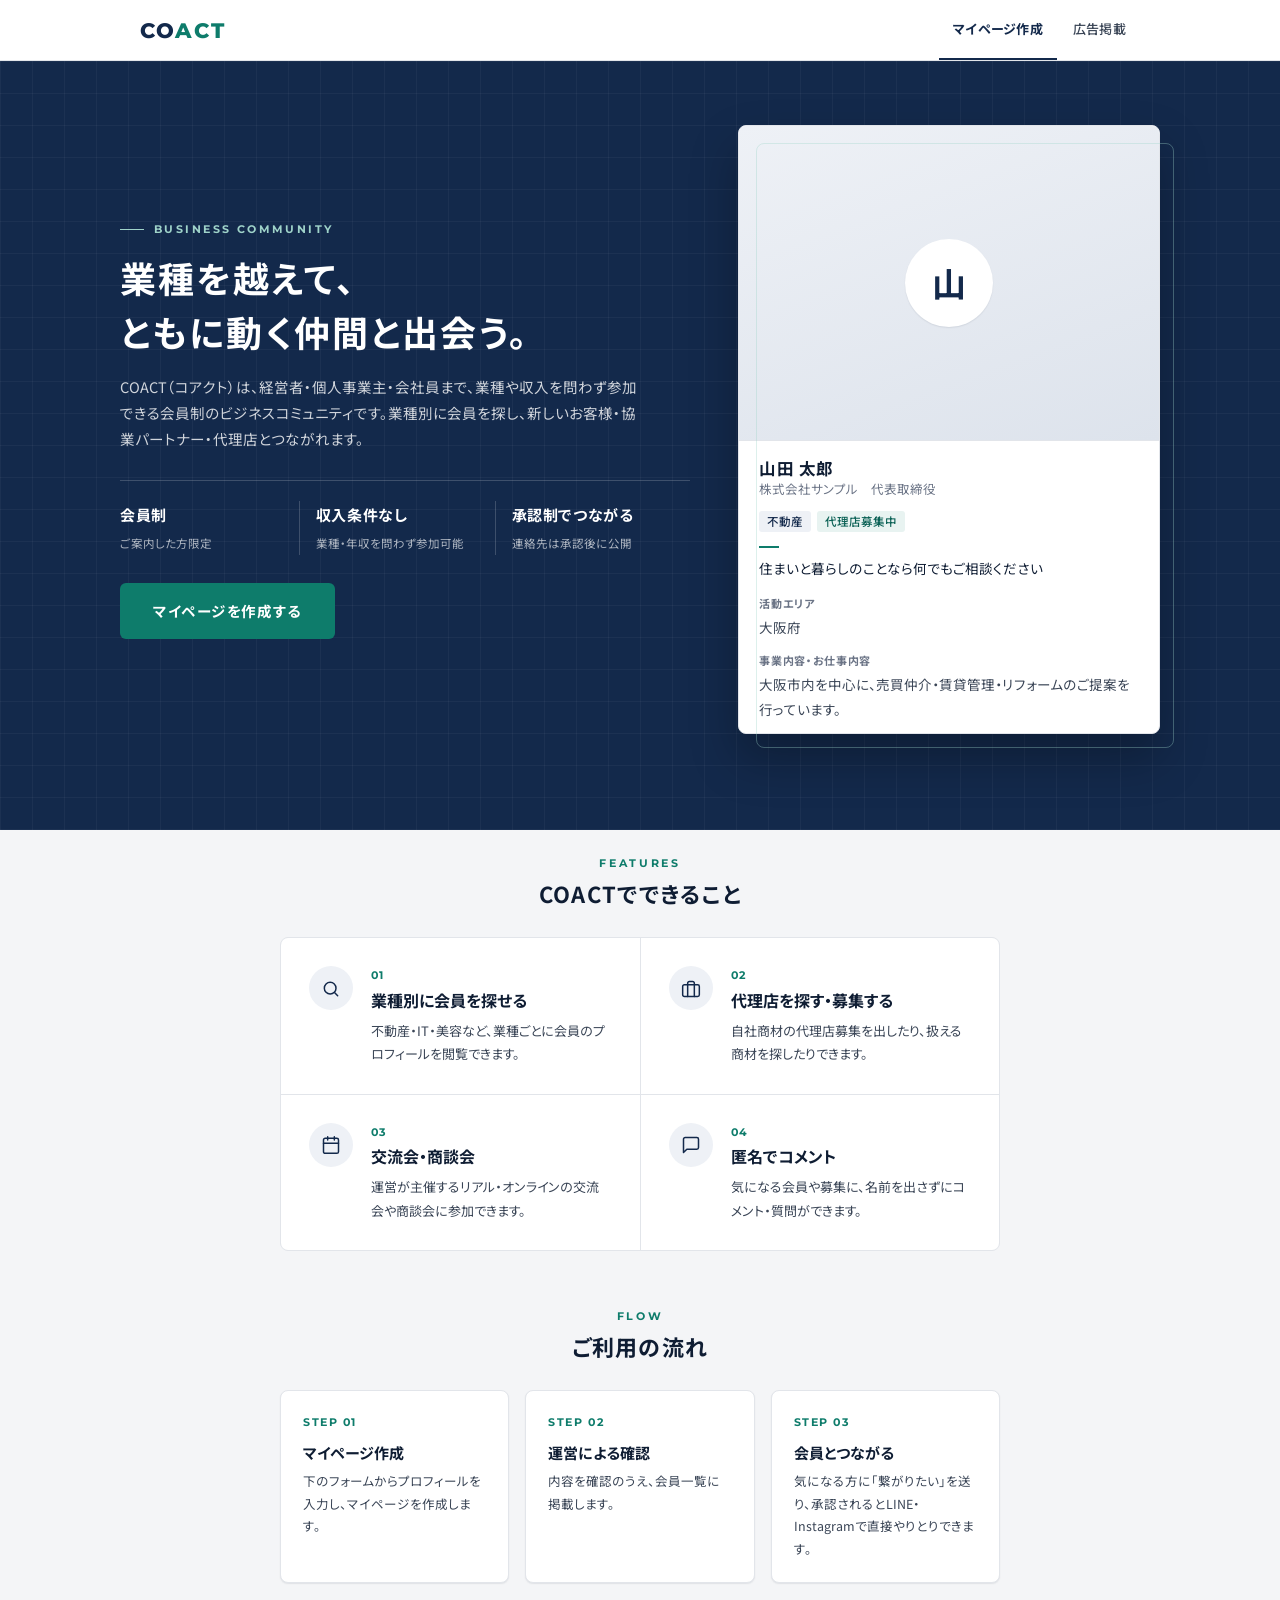
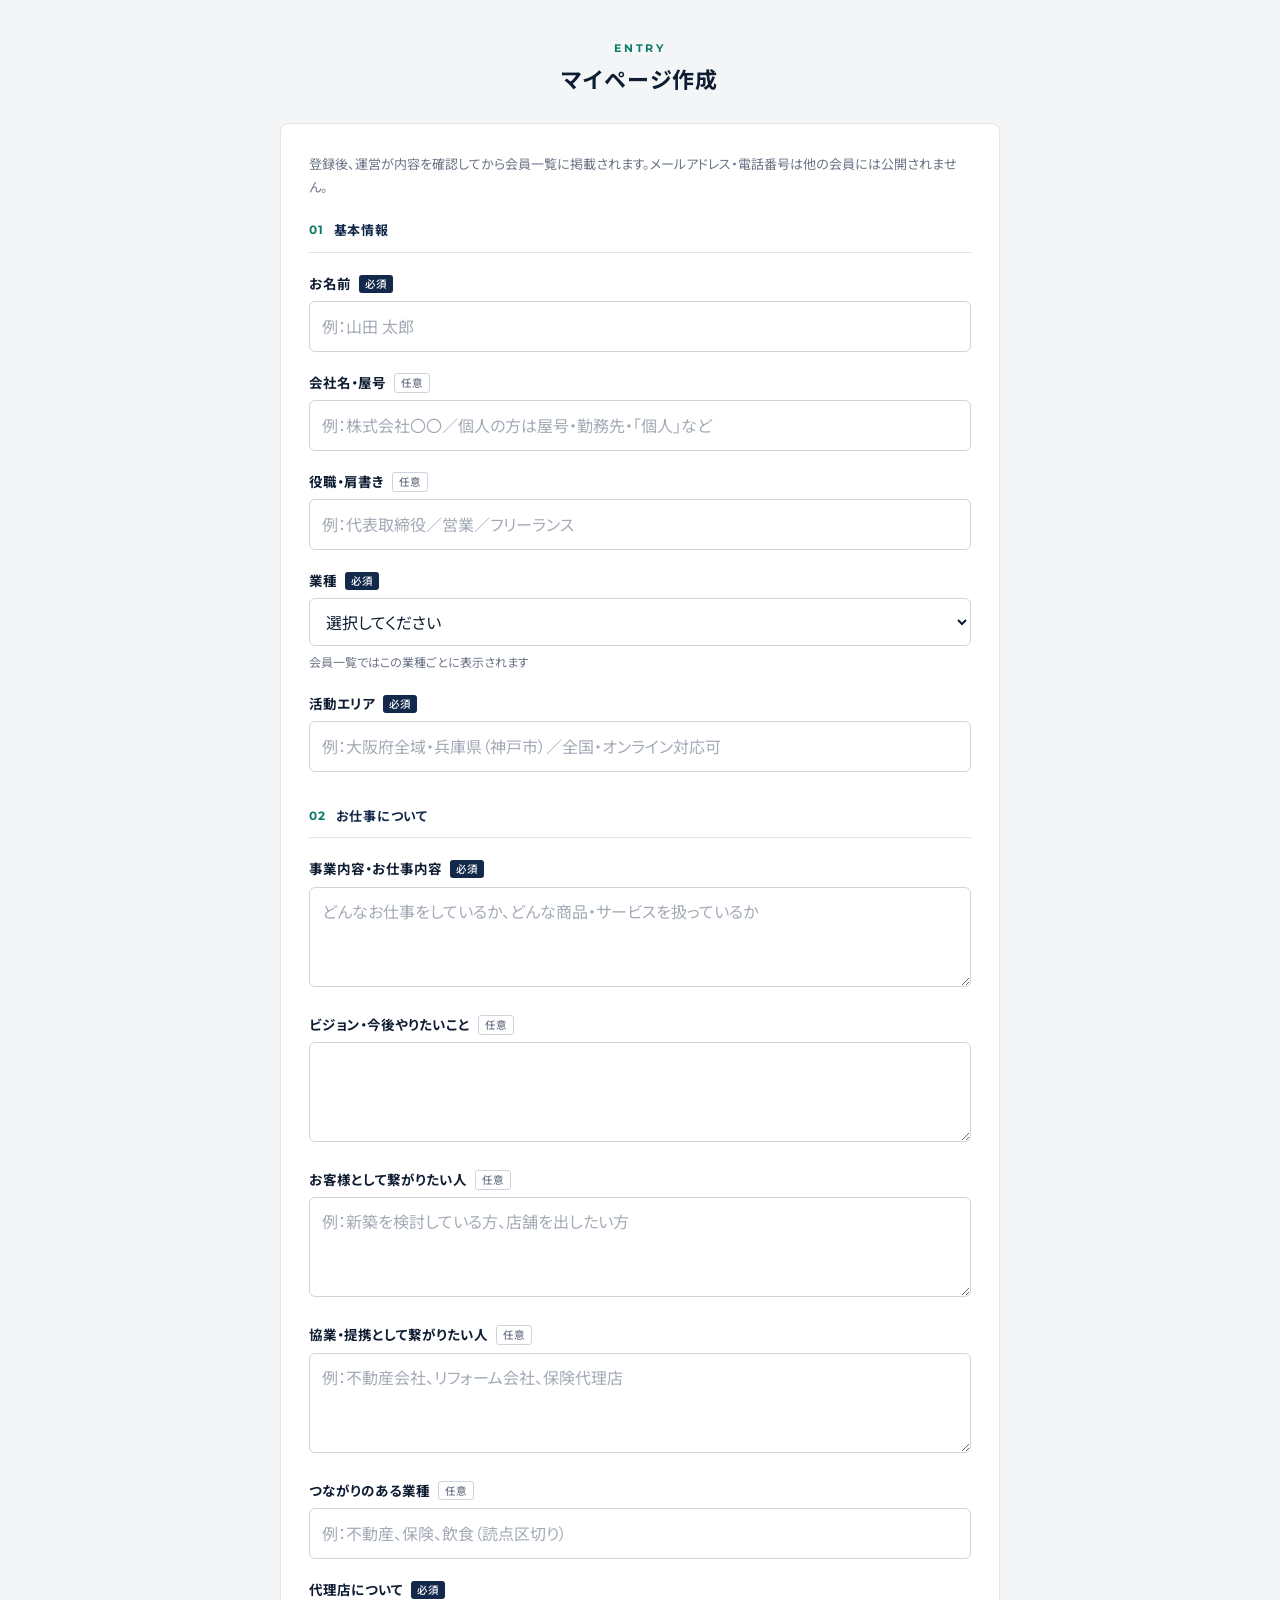
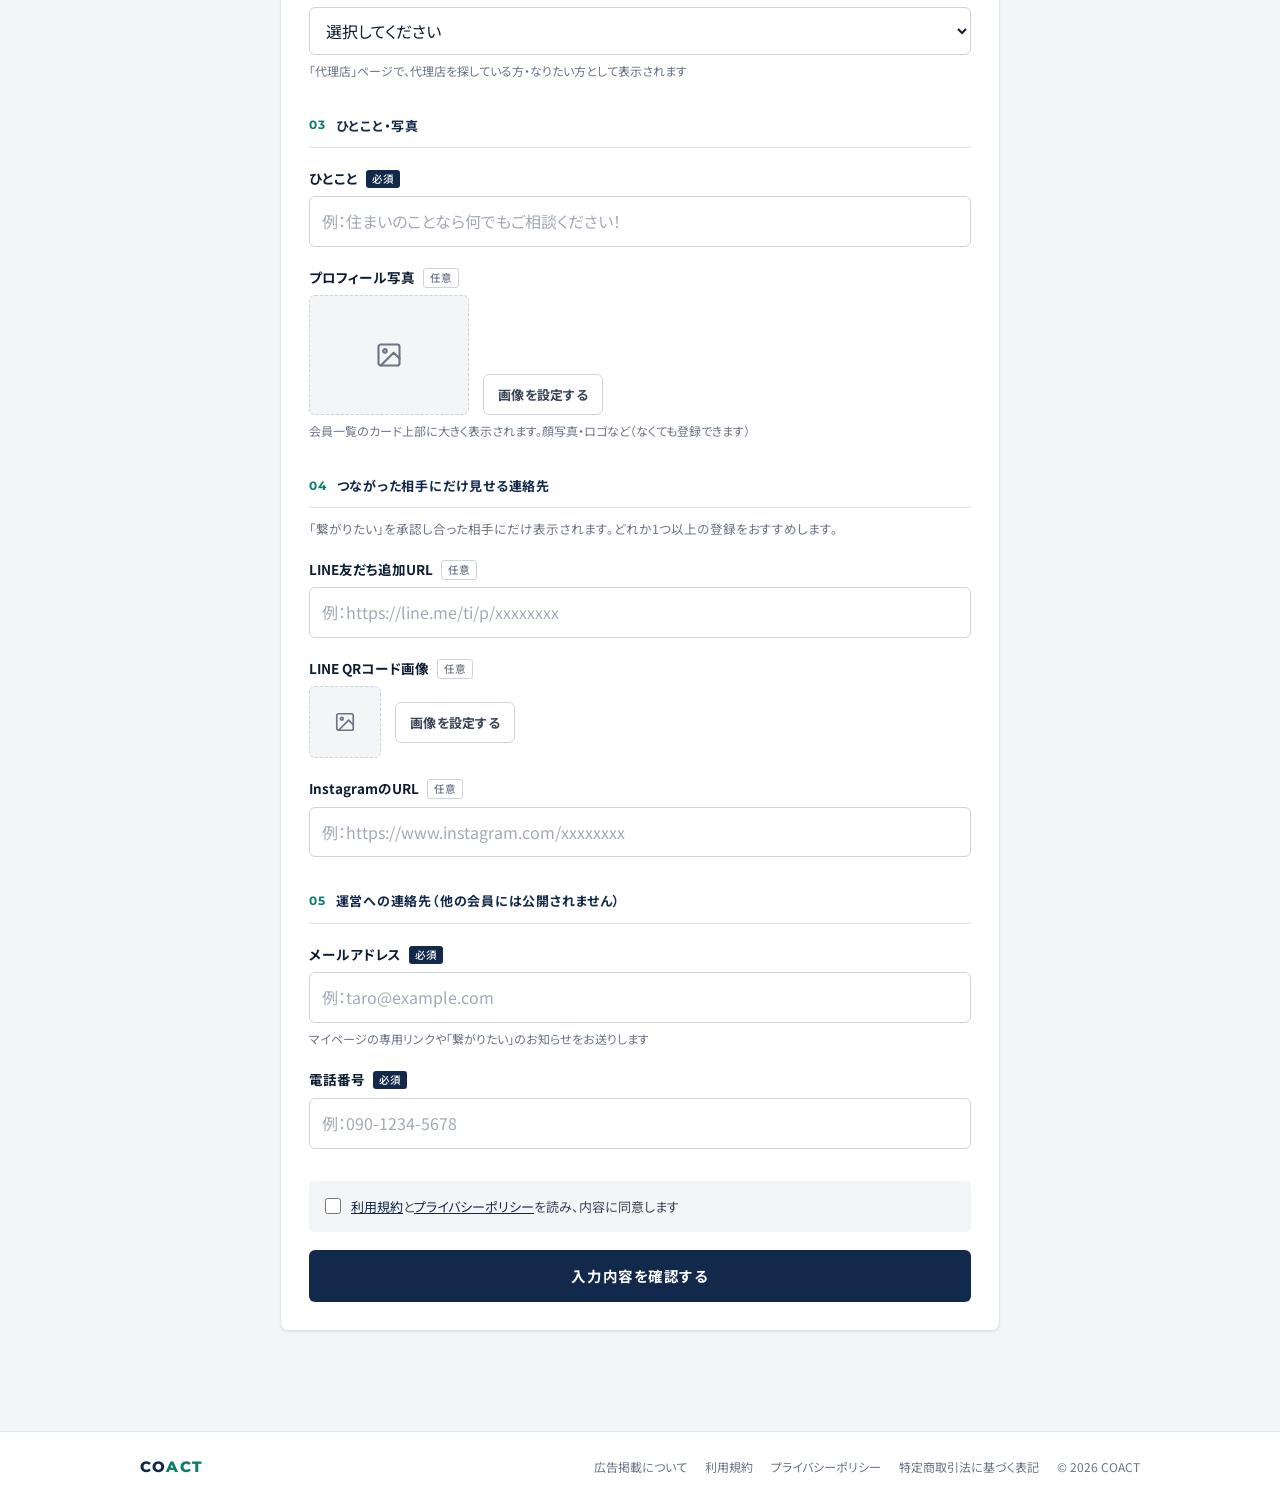
==== commit a30810d1: "Automate member-to-member connections and add legal pages - 繋がりたい now goes straight to the other mem" ====
--- a/index.html
+++ b/index.html
@@ -63,7 +63,7 @@
       <div class="lp-hero__facts">
         <div class="lp-hero__fact"><b>会員制</b><span>ご案内した方限定</span></div>
         <div class="lp-hero__fact"><b>収入条件なし</b><span>業種・年収を問わず参加可能</span></div>
-        <div class="lp-hero__fact"><b>運営が仲介</b><span>連絡先は非公開</span></div>
+        <div class="lp-hero__fact"><b>承認制でつながる</b><span>連絡先は承認後に公開</span></div>
       </div>
       <a href="#register" class="btn btn--accent">マイページを作成する</a>
     </div>
@@ -87,7 +87,7 @@
     <div class="flow">
       <div class="flow__item"><div class="flow__title">マイページ作成</div><div class="flow__text">下のフォームからプロフィールを入力し、マイページを作成します。</div></div>
       <div class="flow__item"><div class="flow__title">運営による確認</div><div class="flow__text">内容を確認のうえ、会員一覧に掲載します。</div></div>
-      <div class="flow__item"><div class="flow__title">会員とつながる</div><div class="flow__text">気になる方がいれば、運営がご紹介します。</div></div>
+      <div class="flow__item"><div class="flow__title">会員とつながる</div><div class="flow__text">気になる方に「繋がりたい」を送り、承認されるとLINE・Instagramで直接やりとりできます。</div></div>
     </div>
 
     <div class="section-head" id="register"><div class="section-head__en">ENTRY</div><div class="section-head__ja">マイページ作成</div></div>
@@ -95,6 +95,10 @@
       <div class="panel__lead">登録後、運営が内容を確認してから会員一覧に掲載されます。メールアドレス・電話番号は他の会員には公開されません。</div>
       <form id="profile-form" novalidate>
         <div id="fields"></div>
+        <label class="agree">
+          <input type="checkbox" id="agree" required>
+          <span><a href="terms.html" target="_blank" rel="noopener">利用規約</a>と<a href="privacy.html" target="_blank" rel="noopener">プライバシーポリシー</a>を読み、内容に同意します</span>
+        </label>
         <button type="submit" class="btn btn--primary btn--block">入力内容を確認する</button>
       </form>
     </div>
--- a/common.css
+++ b/common.css
@@ -168,6 +168,12 @@
 .mcard__tags { display: flex; flex-wrap: wrap; gap: 6px; padding: 0 20px; }
 .mcard__tagline { font-size: 13.5px; color: var(--ink); padding: 14px 20px 0; margin: 0; border: none; }
 .mcard__tagline::before { content: ""; display: block; width: 20px; height: 2px; background: var(--accent); margin-bottom: 8px; }
+.mcard__coupon { margin: 14px 20px 0; padding: 12px 14px; border: 1px dashed var(--accent); border-radius: var(--radius-sm); background: var(--accent-soft); }
+.mcard__coupon-label { display: flex; align-items: center; gap: 6px; font-size: 11px; font-weight: 700; color: var(--accent-deep); letter-spacing: .06em; }
+.mcard__coupon-label svg { width: 14px; height: 14px; }
+.mcard__coupon-code { font-family: "Montserrat", monospace; font-size: 17px; font-weight: 700; color: var(--ink); letter-spacing: .08em; margin-top: 4px; word-break: break-all; user-select: all; }
+.mcard__coupon-text { font-size: 12.5px; color: var(--ink-soft); margin-top: 4px; white-space: pre-wrap; word-break: break-word; }
+.badge--coupon { background: transparent; border: 1px dashed var(--accent); color: var(--accent-deep); }
 .mcard__body { padding: 14px 20px 0; }
 .mcard__details { display: none; }
 .mcard.open .mcard__details { display: block; }
@@ -227,7 +233,38 @@
 .footer__inner a { color: var(--muted); text-decoration: none; }
 .footer__inner a:hover { color: var(--primary); }
 .footer .logo { font-size: 15px; }
+.footer__links { display: flex; flex-wrap: wrap; gap: 6px 18px; align-items: center; }
+
+/* 利用規約・プライバシーポリシー・特商法表記 */
+.legal { font-size: 13.5px; line-height: 1.9; }
+.legal h2 { font-size: 16px; color: var(--ink); margin: 32px 0 12px; padding-bottom: 8px; border-bottom: 1px solid var(--line); }
+.legal h2:first-child { margin-top: 0; }
+.legal h3 { font-size: 14px; color: var(--ink); margin: 20px 0 6px; }
+.legal p { margin: 0 0 10px; }
+.legal ol, .legal ul { margin: 0 0 10px; padding-left: 1.6em; }
+.legal li { margin-bottom: 4px; }
+.legal table { width: 100%; border-collapse: collapse; margin: 8px 0 16px; font-size: 13px; }
+.legal th, .legal td { border: 1px solid var(--line); padding: 8px 12px; text-align: left; vertical-align: top; }
+.legal th { background: var(--bg); color: var(--ink); font-weight: 700; white-space: nowrap; }
+@media (max-width: 680px) { .legal th { white-space: normal; } }
+.legal__date { text-align: right; color: var(--muted); margin-top: 24px; }
+
+/* 登録フォームの同意チェック */
+.agree { display: flex; gap: 10px; align-items: flex-start; font-size: 13px; margin: 4px 0 18px; padding: 14px 16px; background: var(--bg); border-radius: var(--radius-sm); }
+.agree input { margin-top: 3px; width: 16px; height: 16px; flex-shrink: 0; accent-color: var(--primary); }
+.agree a { color: var(--primary); }
 .note { font-size: 12px; color: var(--muted); }
 .empty { text-align: center; color: var(--muted); font-size: 13.5px; padding: 40px 0; background: var(--surface); border: 1px dashed var(--line-strong); border-radius: var(--radius); }
 .result-count { font-size: 12.5px; color: var(--muted); }
 .result-count b { font-family: "Montserrat", sans-serif; color: var(--ink); font-size: 15px; margin-right: 2px; }
+
+/* ---- 繋がりたい（つながった相手の連絡先） ---- */
+.form-section__lead { font-size: 12.5px; color: var(--muted); margin: -8px 0 16px; }
+.btn--line { background: #06c755; color: #fff; }
+.btn--line:hover { background: #05a847; }
+.mcard__contacts { margin: 0 20px 14px; padding: 12px 14px; border: 1px solid var(--accent-soft); background: #f6fbfa; border-radius: var(--radius-sm); }
+.mcard__contacts .mcard__label { color: var(--accent-deep); margin-bottom: 8px; }
+.contacts { display: flex; flex-wrap: wrap; gap: 8px; align-items: center; }
+.contacts__qr { display: inline-flex; flex-direction: column; align-items: center; gap: 2px; font-size: 11px; color: var(--muted); text-decoration: none; }
+.contacts__qr img { width: 88px; height: 88px; object-fit: contain; border: 1px solid var(--line); border-radius: var(--radius-sm); background: #fff; }
+.contacts__empty { font-size: 12.5px; color: var(--muted); }
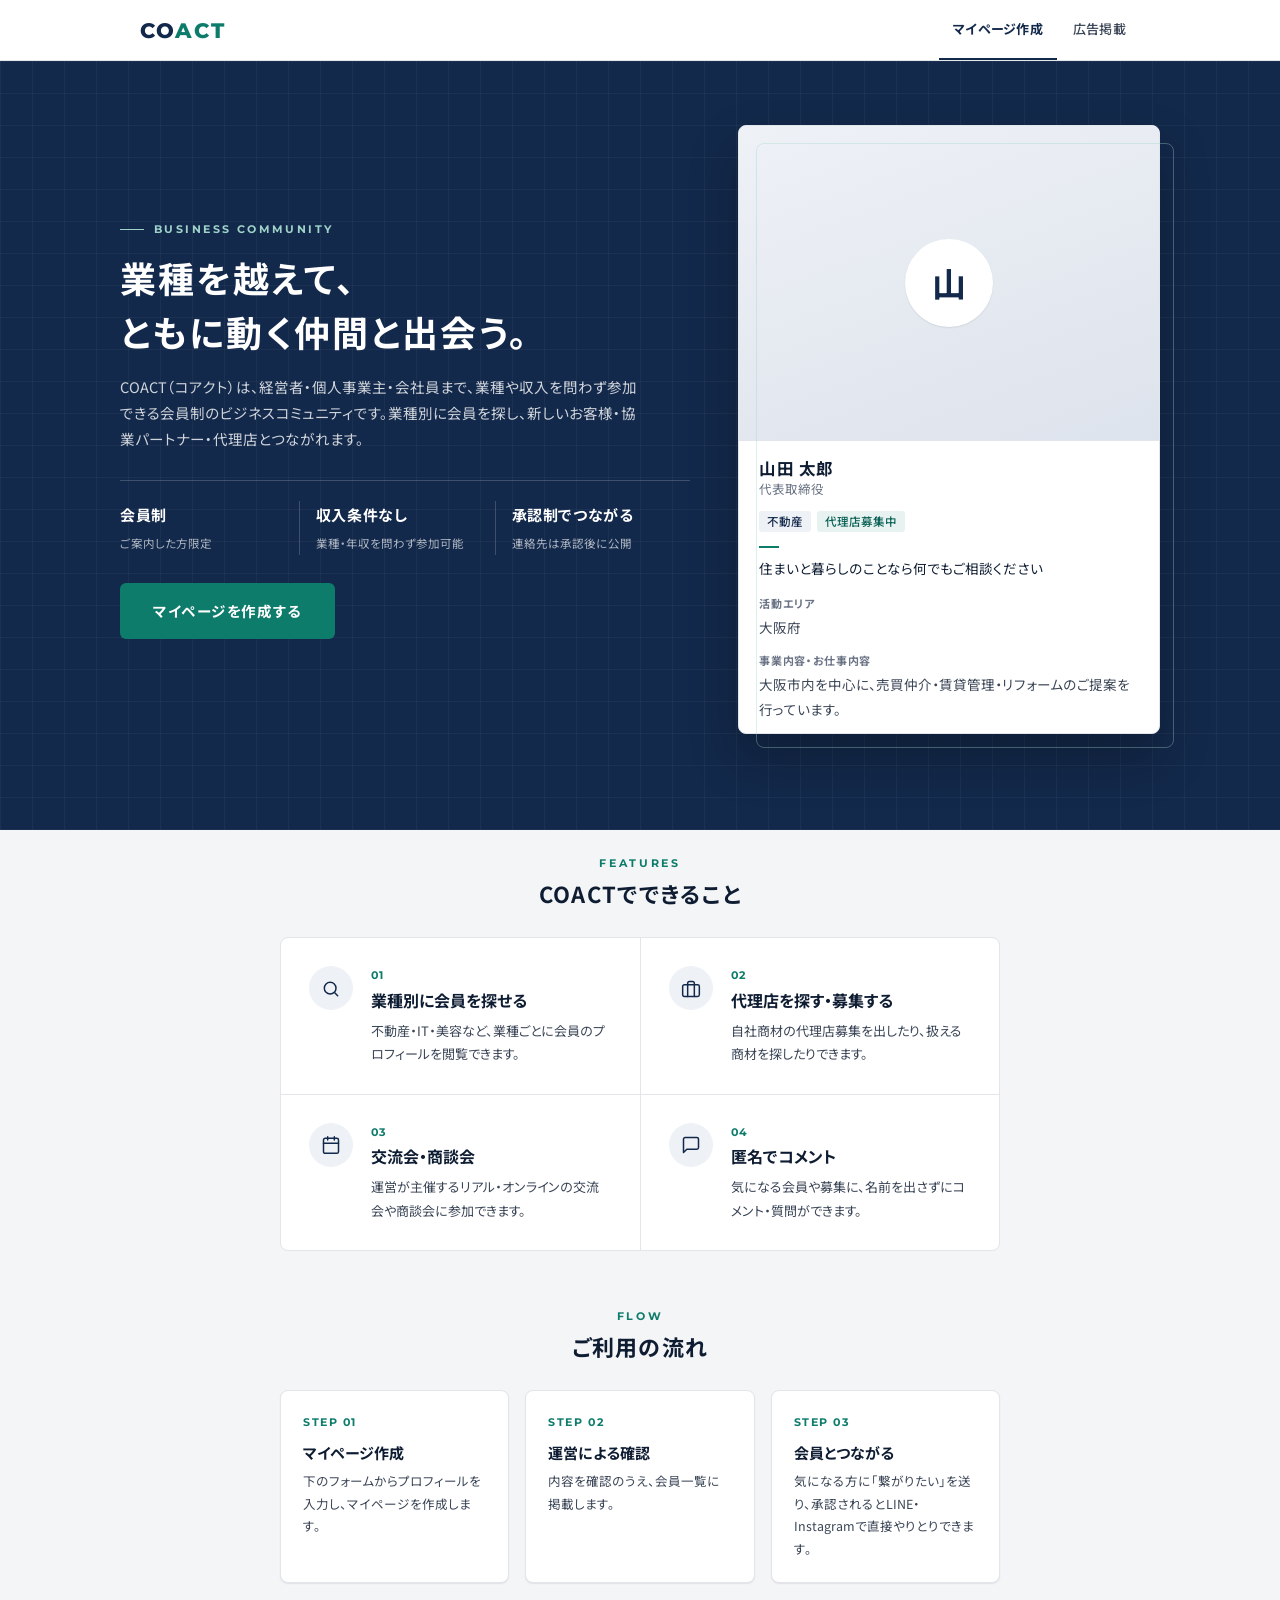
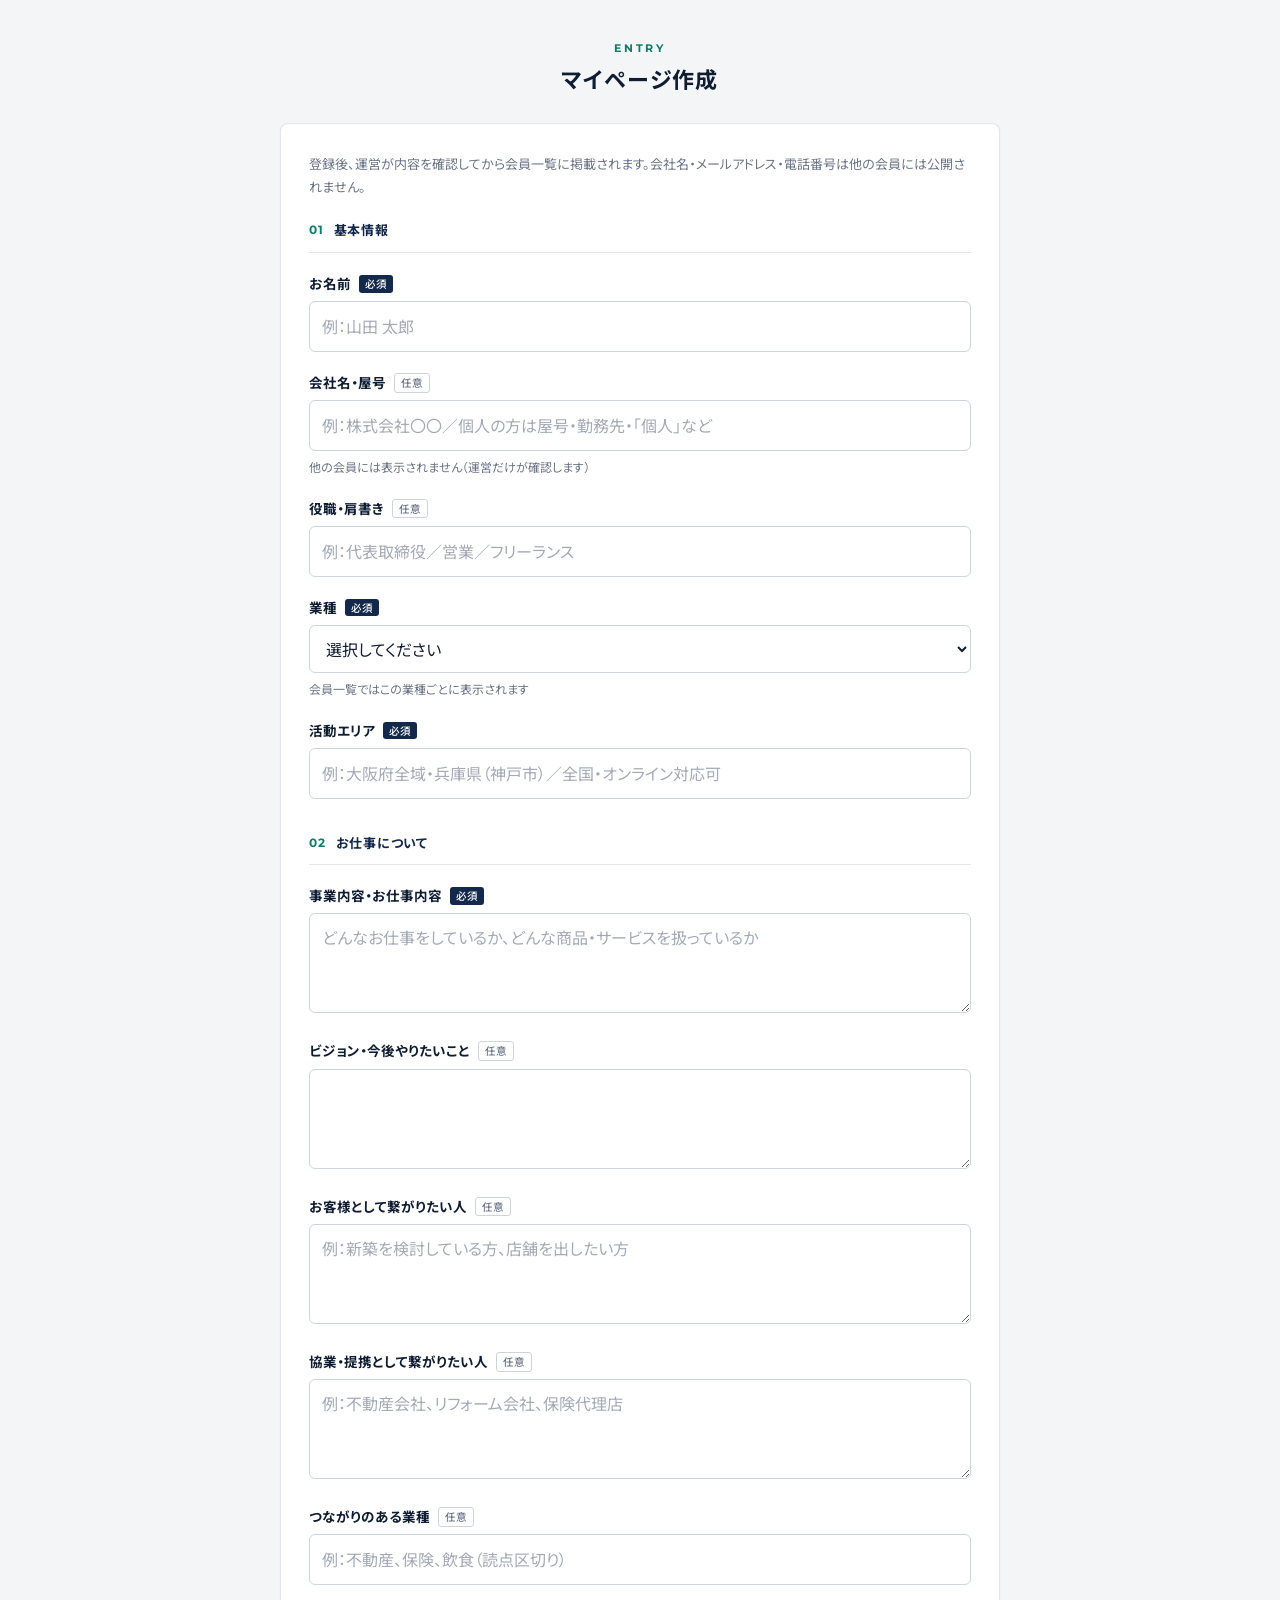
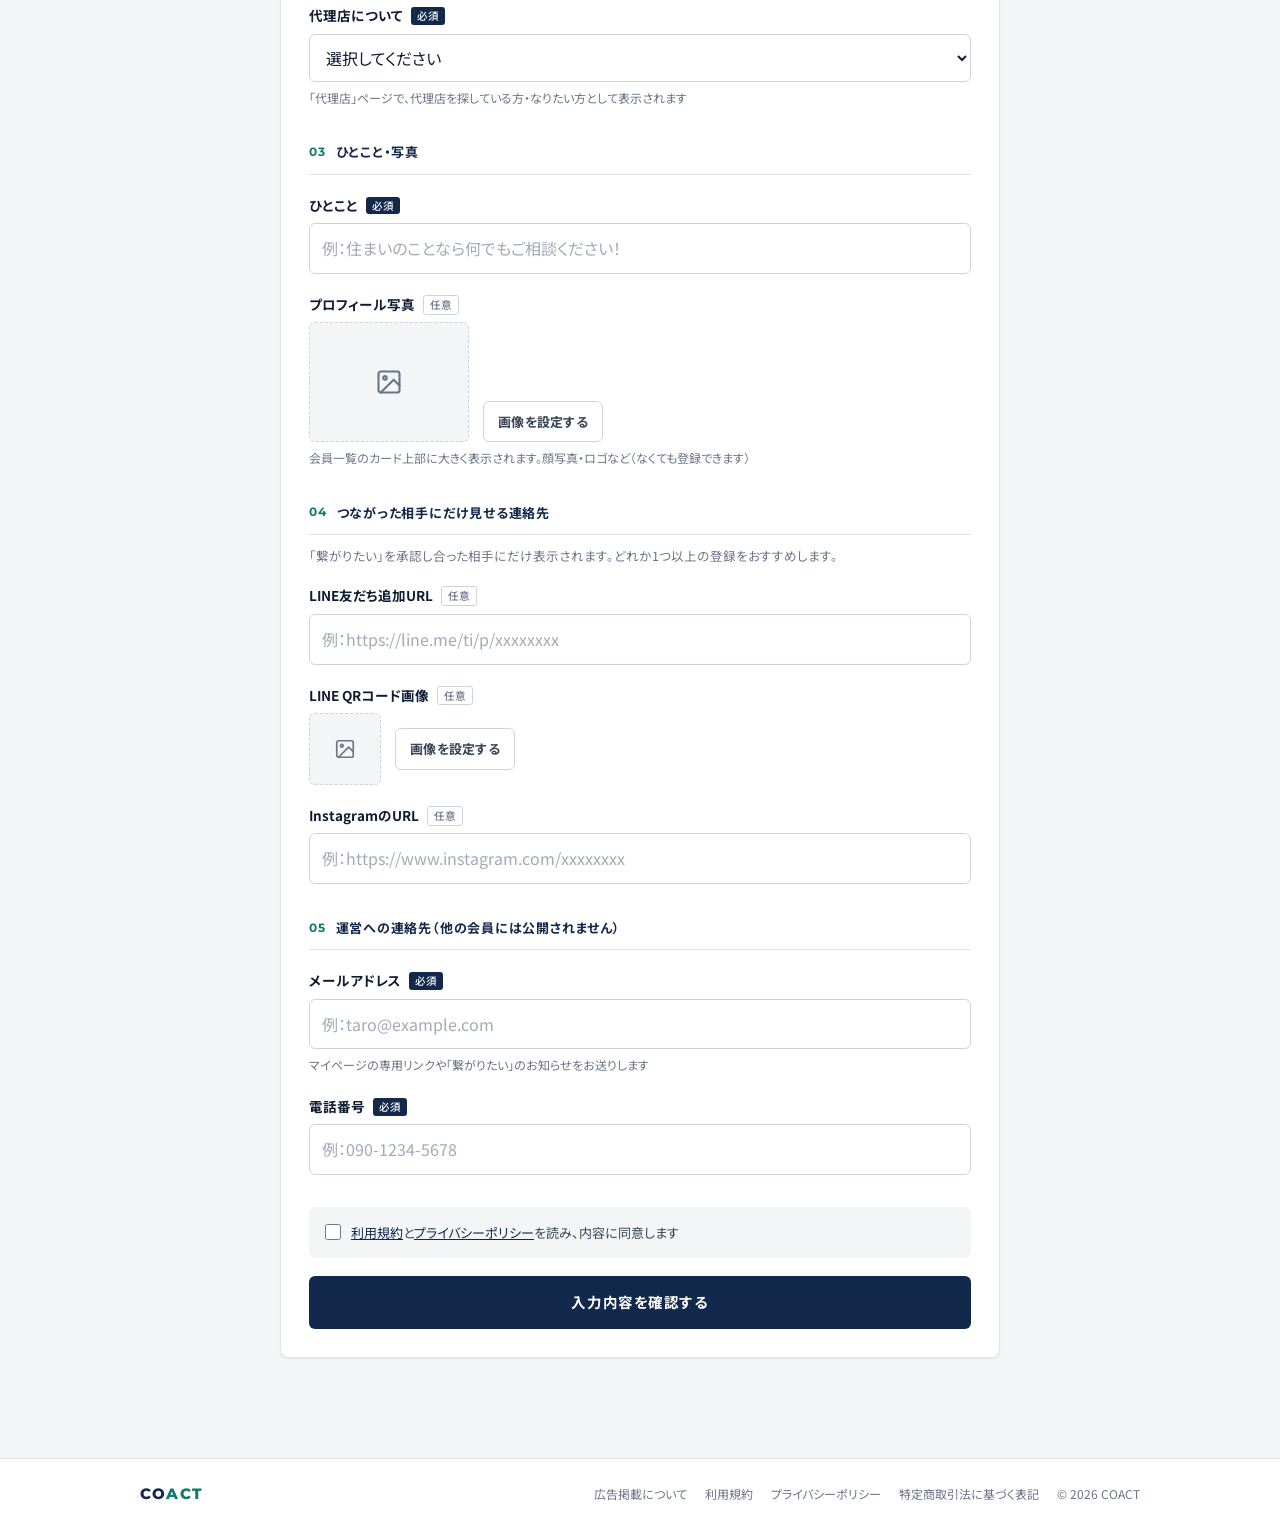
==== commit 117b265f: "Hide company names from other members; admin only Co-Authored-By: Claude Opus 5.5 <noreply@anthropic" ====
--- a/index.html
+++ b/index.html
@@ -92,7 +92,7 @@
 
     <div class="section-head" id="register"><div class="section-head__en">ENTRY</div><div class="section-head__ja">マイページ作成</div></div>
     <div class="panel">
-      <div class="panel__lead">登録後、運営が内容を確認してから会員一覧に掲載されます。メールアドレス・電話番号は他の会員には公開されません。</div>
+      <div class="panel__lead">登録後、運営が内容を確認してから会員一覧に掲載されます。会社名・メールアドレス・電話番号は他の会員には公開されません。</div>
       <form id="profile-form" novalidate>
         <div id="fields"></div>
         <label class="agree">
